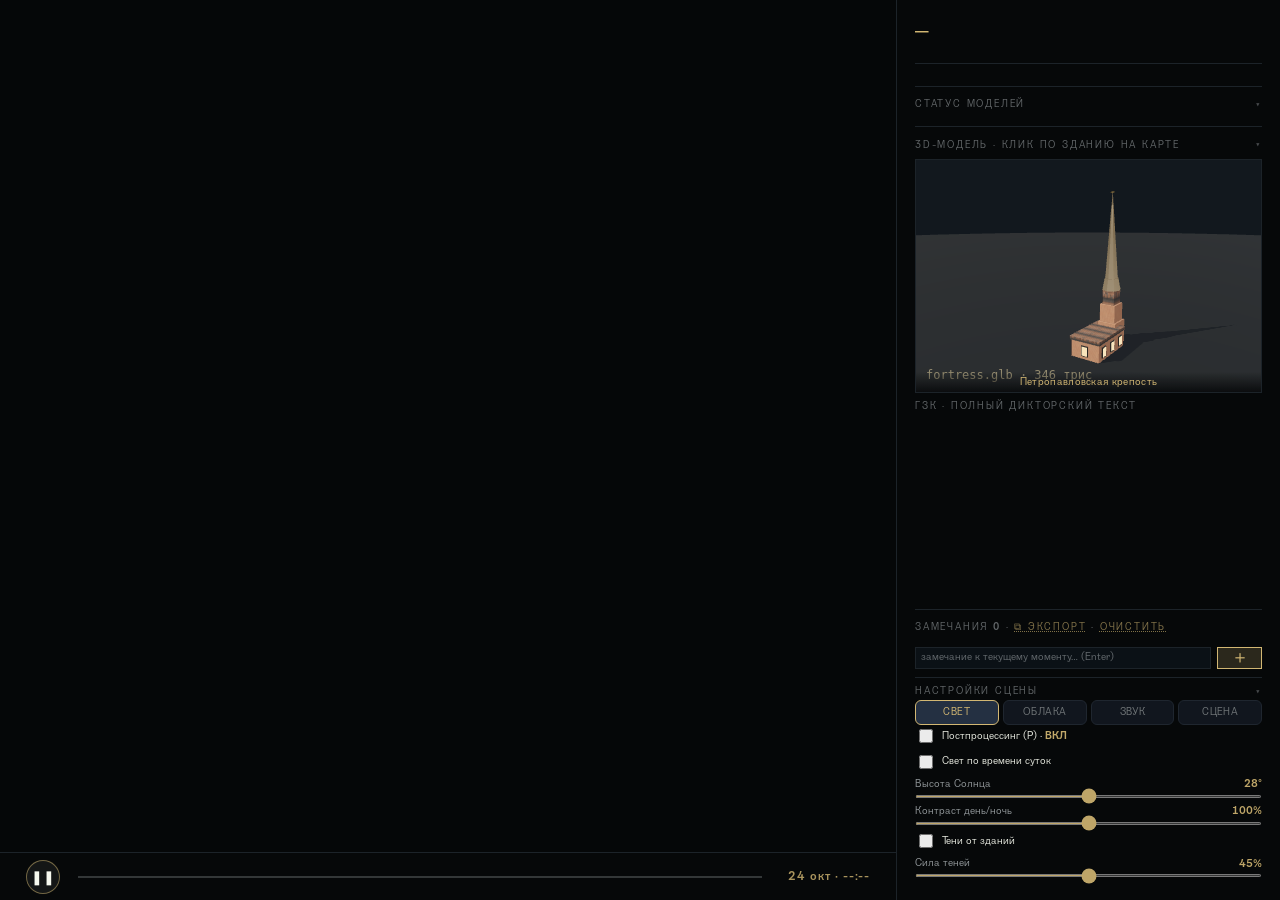
==== index.html @ a5ef4157 "Тех-панель: сворачиваемая + вкладки по темам (Свет/Облака/Звук/Сцена) - #tech-ctrls → <details class" ====
<!doctype html>
<html lang="ru">
<head>
  <meta charset="utf-8">
  <meta name="viewport" content="width=device-width, initial-scale=1">
  <title>МТК №24 · Ленин в октябре — 24–25 октября 1917</title>
  <link rel="icon" href="data:,">
  <link rel="stylesheet" href="./styles.css">
</head>
<body>
  <main class="stage" id="stage" aria-label="МТК №24 — видео-проекция «24–25 октября 1917»">

    <!-- РАБОЧИЙ ЭКРАН (размер по ТЗ ≈ 2925×2497). Всё событийное — здесь. -->
    <div class="work" id="work">
      <canvas id="gl"></canvas>

      <!-- полноэкранная вспышка спецэффектов (вести, выстрел) — драйвится scene.js -->
      <div class="fx-flash" id="fx-flash" aria-hidden="true"></div>

      <header class="brand" aria-hidden="true">
        <div class="kicker">МТК №24 · музей В.И. Ленина</div>
        <h1>Ленин<br>в октябре</h1>
      </header>

      <!-- большие часы + календарь: точное ВРЕМЯ СОБЫТИЯ -->
      <div class="clockbox" id="clockbox" aria-hidden="true">
        <div class="ev-date" id="ev-date">24 октября 1917</div>
        <div class="ev-time" id="ev-time">--:--</div>
      </div>

      <div class="forces" aria-hidden="true">
        <div class="force-row"><span class="chip chip-vrk">★</span><span>Военно-революционный комитет</span></div>
        <div class="force-row"><span class="chip chip-pg"></span><span>Временное правительство</span></div>
      </div>

      <figure class="ill" id="ill" aria-hidden="true">
        <img id="ill-img" alt="">
        <figcaption id="ill-cap"></figcaption>
      </figure>

      <section class="narration" id="narration" aria-hidden="true">
        <span class="date" id="n-date"></span>
        <h2 id="n-title"></h2>
        <p class="lede" id="n-lede"></p>
      </section>

      <aside class="quote" id="quote" aria-hidden="true">
        <div class="mark">«</div>
        <p id="q-text"></p>
        <div class="cite" id="q-cite"></div>
      </aside>
    </div><!-- /work -->

    <!-- ГЗК: полный дикторский текст — ПРАВАЯ панель, вне рабочего экрана (технический вывод) -->
    <aside class="tech" id="tech">
      <div class="tech-head">
        <div class="tech-scene" id="tech-scene">—</div>
        <div class="tech-title" id="tech-title"></div>
        <dl class="tech-meta" id="tech-meta"></dl>
      </div>

      <!-- ОКНО СТАТУСА ЗАГРУЗКИ МОДЕЛЕЙ (✓ загружено / % / ✗ ошибка) — сворачиваемое -->
      <details class="tech-load fold" id="tech-load" open>
        <summary class="tech-label" id="ls-label">статус моделей</summary>
        <div class="ls-list" id="ls-list"></div>
      </details>

      <!-- 3D-ВЬЮЕР ОБЪЕКТА: по клику на здание на карте оно крутится здесь под светом.
           Сам вьюер — _qa.html (зона сессии моделей), принимает ?key=<ключ из data/models.js>. -->
      <details class="tech-viewer fold" id="tech-viewer" open>
        <summary class="tech-label">3D-модель · клик по зданию на карте</summary>
        <div class="tv-stage">
          <iframe id="model-view" title="3D-модель объекта"
            src="./assets/models/_qa.html?key=fortress&bg=0x12181e"></iframe>
          <div class="tv-cap" id="tv-cap">Петропавловская крепость</div>
        </div>
      </details>

      <div class="tech-vo" id="tech-vo">
        <span class="tech-label">ГЗК · полный дикторский текст</span>
        <p id="vo-full"></p>
      </div>

      <!-- ЗАМЕЧАНИЯ — заметки с привязкой к таймкоду (localStorage); под ГЗК -->
      <div class="tech-notes" id="tech-notes">
        <span class="tech-label">Замечания <b id="nt-count">0</b> · <span class="nt-act" id="nt-export">⧉ экспорт</span> · <span class="nt-act" id="nt-clear">очистить</span></span>
        <div class="nt-list" id="nt-list"></div>
        <div class="nt-add">
          <input type="text" id="nt-input" placeholder="замечание к текущему моменту… (Enter)">
          <button class="nt-btn" id="nt-add" title="добавить к текущему таймкоду">＋</button>
        </div>
      </div>

      <!-- ПАНЕЛЬ НАСТРОЕК — сворачиваемая, по вкладкам (Свет · Облака · Звук · Сцена) -->
      <details class="tech-ctrls fold" id="tech-ctrls" open>
        <summary class="tech-label">Настройки сцены</summary>
        <div class="ctrl-tabs" id="ctrl-tabs">
          <button type="button" class="ctrl-tab active" data-tab="light">Свет</button>
          <button type="button" class="ctrl-tab" data-tab="clouds">Облака</button>
          <button type="button" class="ctrl-tab" data-tab="sound">Звук</button>
          <button type="button" class="ctrl-tab" data-tab="scene">Сцена</button>
        </div>

        <!-- ВКЛАДКА: СВЕТ -->
        <div class="ctrl-panel active" data-panel="light">
          <label class="ctrl-switch"><input type="checkbox" id="cx-post" autocomplete="off"><span>Постпроцессинг (P) · <b class="ctrl-val" id="cx-post-v">ВКЛ</b></span></label>
          <label class="ctrl-switch"><input type="checkbox" id="cx-light" autocomplete="off"><span>Свет по времени суток</span></label>
          <div class="ctrl-row"><label for="cx-sunh">Высота Солнца</label>
            <b class="ctrl-val" id="cx-sunh-v">28°</b><input type="range" id="cx-sunh" min="8" max="70" step="1"></div>
          <div class="ctrl-row"><label for="cx-contrast">Контраст день/ночь</label>
            <b class="ctrl-val" id="cx-contrast-v">100%</b><input type="range" id="cx-contrast" min="0" max="100" step="1"></div>
          <label class="ctrl-switch"><input type="checkbox" id="cx-shadow" autocomplete="off"><span>Тени от зданий</span></label>
          <div class="ctrl-row"><label for="cx-shadowp">Сила теней</label>
            <b class="ctrl-val" id="cx-shadowp-v">45%</b><input type="range" id="cx-shadowp" min="0" max="100" step="1"></div>
        </div>

        <!-- ВКЛАДКА: ОБЛАКА -->
        <div class="ctrl-panel" data-panel="clouds">
          <label class="ctrl-switch"><input type="checkbox" id="cx-clouds" autocomplete="off"><span>Облака над городом</span></label>
          <div class="ctrl-row"><label for="cx-cloud-count">Количество (пасмурно →)</label>
            <b class="ctrl-val" id="cx-cloud-count-v">6</b><input type="range" id="cx-cloud-count" min="0" max="54" step="1" autocomplete="off"></div>
          <div class="ctrl-row"><label for="cx-cloud-op">Прозрачность (дальних)</label>
            <b class="ctrl-val" id="cx-cloud-op-v">34%</b><input type="range" id="cx-cloud-op" min="0" max="100" step="1" autocomplete="off"></div>
          <div class="ctrl-row"><label for="cx-cloud-fnear">Фейд: ближе → прозрачнее</label>
            <b class="ctrl-val" id="cx-cloud-fnear-v">35 ед</b><input type="range" id="cx-cloud-fnear" min="0" max="160" step="5" autocomplete="off"></div>
          <div class="ctrl-row"><label for="cx-cloud-ffar">Фейд: дальше → плотнее</label>
            <b class="ctrl-val" id="cx-cloud-ffar-v">145 ед</b><input type="range" id="cx-cloud-ffar" min="40" max="320" step="5" autocomplete="off"></div>
          <div class="ctrl-row"><label for="cx-cloud-h">Высота над городом</label>
            <b class="ctrl-val" id="cx-cloud-h-v">27 ед</b><input type="range" id="cx-cloud-h" min="14" max="55" step="1" autocomplete="off"></div>
          <div class="ctrl-row"><label>Цвет: день / ночь</label>
            <input type="color" id="cx-cloud-day" title="цвет облаков днём" style="width:30px;height:22px;padding:0;border:1px solid #38424f;border-radius:5px;background:none;cursor:pointer">
            <input type="color" id="cx-cloud-night" title="цвет облаков ночью" style="width:30px;height:22px;padding:0;border:1px solid #38424f;border-radius:5px;background:none;cursor:pointer"></div>
        </div>

        <!-- ВКЛАДКА: ЗВУК -->
        <div class="ctrl-panel" data-panel="sound">
          <label class="ctrl-switch"><input type="checkbox" id="cx-vo" autocomplete="off" checked><span>Озвучка ГЗК (диктор)</span></label>
          <div class="ctrl-row"><label for="cx-vol">Общая громкость</label>
            <b class="ctrl-val" id="cx-vol-v">85%</b><input type="range" id="cx-vol" min="0" max="100" step="1" autocomplete="off"></div>
          <div class="ctrl-row"><label for="cx-bedvol">Громкость фона</label>
            <b class="ctrl-val" id="cx-bedvol-v">100%</b><input type="range" id="cx-bedvol" min="0" max="100" step="1" autocomplete="off"></div>
          <div class="bt-readout">Текст диктора — поле <b>voFull</b> в <b>data/scenario.js</b>.
            Перегенерация: <b>node tools/make_vo.mjs</b> → перезагрузить страницу.</div>
        </div>

        <!-- ВКЛАДКА: СЦЕНА -->
        <div class="ctrl-panel" data-panel="scene">
          <label class="ctrl-switch"><input type="checkbox" id="cx-city" autocomplete="off"><span>3D-город (массинг)</span></label>
          <div class="ctrl-row"><label for="cx-citycut">Вырез у моделей</label>
            <b class="ctrl-val" id="cx-citycut-v">280 м</b><input type="range" id="cx-citycut" min="0" max="400" step="10" autocomplete="off"></div>
          <label class="ctrl-switch"><input type="checkbox" id="cx-pads" autocomplete="off"><span>Круги под моделями</span></label>
          <label class="ctrl-switch"><input type="checkbox" id="cx-freecam"><span>Свободная камера (зум/поворот)</span></label>
          <label class="ctrl-switch"><input type="checkbox" id="cx-edit"><span>Правка объектов (двигать; мост — форма)</span></label>
          <div class="bt-readout" id="bt-readout"></div>
          <a class="tech-tool" href="tools/water_trace.html" target="_blank" rel="noopener"
             style="display:block;padding:7px 9px;margin-top:4px;border:1px solid #38424f;border-radius:7px;color:#9fd2ea;text-decoration:none;font-size:12px;background:#1a2230">🌊 Обводка воды по карте →</a>
        </div>
      </details>
    </aside>

    <!-- таймлайн событий — нижняя полоса под рабочим экраном -->
    <footer class="transport" id="transport">
      <button class="btn-play" id="btnPlay" aria-label="пауза / воспроизведение">❚❚</button>
      <div class="track" id="track">
        <div class="track-line"></div>
        <div class="track-fill" id="trackFill"></div>
      </div>
      <div class="clock" id="clock"><b>24 окт · --:--</b></div>
    </footer>
  </main>

  <script src="./data/locations.js"></script>
  <script src="./data/streets.js"></script>
  <script src="./data/scenario.js"></script>
  <script src="./data/models.js"></script>
  <script src="./data/geo_register.js"></script>
  <script type="importmap">
  {
    "imports": {
      "three": "./lib/three/three.module.min.js",
      "three/addons/": "./lib/three/addons/"
    }
  }
  </script>
  <script type="module" src="./scene.js?v=2"></script>
  <script src="./shape-clip.js"></script>
  <script src="./audio.js"></script>
</body>
</html>
---- styles.css ----
/* МТК №24 «Ленин в октябре» — динамическая объёмная карта Петрограда.
   Брендовая палитра и шрифты музея (paper / brass / signal-red / graphite). */

@font-face {
  font-family: "Nolde";
  font-weight: 400; font-style: normal; font-display: swap;
  src: url("./fonts/nolde/nolde.otf") format("opentype");
}
@font-face {
  font-family: "20 Kopeek";
  font-weight: 400; font-style: normal; font-display: swap;
  src: url("./fonts/kopeek/20-kopeek-book.otf") format("opentype");
}
@font-face {
  font-family: "20 Kopeek";
  font-weight: 600; font-style: normal; font-display: swap;
  src: url("./fonts/kopeek/20-kopeek-demibold.otf") format("opentype");
}

:root {
  --paper:    #F7F9EF;
  --brass:    #D2B773;
  --red:      #A02128;
  --graphite: #435059;
  --window:   #9DA3A6;
  --ink:      #161B1E;
}

*, *::before, *::after { box-sizing: border-box; }

html, body {
  width: 100%; height: 100%; margin: 0; overflow: hidden;
  background: var(--ink);
  color: var(--paper);
  font-family: "Nolde", Georgia, serif;
  -webkit-user-select: none; user-select: none;
  cursor: default;
}

.stage {
  position: fixed; inset: 0;
  background: #050708;
}

/* РАБОЧИЙ ЭКРАН — размер/положение задаёт JS (аспект ТЗ ≈ 2925×2497) */
.work {
  position: absolute; isolation: isolate; overflow: hidden;
  background: #0c1012;
  box-shadow: 0 0 0 1px rgba(210,183,115,0.25), 0 24px 80px rgba(0,0,0,0.7);
}
.work::after {            /* проекторная фактура только на рабочем экране */
  content: ""; position: absolute; inset: 0; z-index: 4; pointer-events: none;
  background:
    radial-gradient(ellipse 120% 90% at 50% 42%, transparent 55%, rgba(8,11,13,0.55) 100%),
    repeating-linear-gradient(0deg, rgba(247,249,239,0.035) 0, rgba(247,249,239,0.035) 1px, transparent 1px, transparent 4px);
  mix-blend-mode: soft-light;
}

#map, #gl {
  position: absolute; inset: 0; z-index: 1;
  width: 100%; height: 100%; display: block; touch-action: none;
}

/* полноэкранная вспышка спецэффектов (scene.js гонит opacity 0..1) */
.fx-flash {
  position: absolute; inset: 0; z-index: 3; pointer-events: none;
  opacity: 0; mix-blend-mode: screen; background: rgba(247,249,239,0.95);
  will-change: opacity;
}

/* ТЕХНИЧЕСКАЯ ЗОНА — вне рабочего экрана (полный диктор-текст + таймлайн) */
.tech {                                   /* ГЗК — правая панель, вне рабочего экрана */
  position: absolute; top: 0; right: 0; bottom: 0; width: var(--techW, 30%);
  z-index: 7; background: #060809; border-left: 1px solid #1c2329;
  display: flex; flex-direction: column;
  padding: clamp(16px,2.4vh,30px) clamp(14px,1.4vw,26px);
}
.tech-head { flex-shrink: 0; padding-bottom: 0.7em; border-bottom: 1px solid #1c2329; margin-bottom: 0.7em; }
.tech-scene {
  font-family: "20 Kopeek", monospace; font-weight: 600; font-size: clamp(13px,1.7vh,20px);
  letter-spacing: 0.16em; text-transform: uppercase; color: var(--brass);
}
.tech-title {
  font-family: "Nolde", Georgia, serif; font-size: clamp(16px,2.2vh,28px); line-height: 1.05;
  color: var(--paper); margin: 0.15em 0 0.5em;
}
.tech-meta { margin: 0; display: grid; grid-template-columns: auto 1fr; column-gap: 0.7em; row-gap: 0.25em; }
.tech-meta dt {
  font-family: "20 Kopeek", monospace; font-size: clamp(9px,1.1vh,12px); letter-spacing: 0.08em;
  text-transform: uppercase; color: var(--window); opacity: 0.7; white-space: nowrap;
}
.tech-meta dd {
  margin: 0; font-family: "20 Kopeek", monospace; font-size: clamp(10px,1.25vh,14px);
  color: var(--paper); opacity: 0.92; line-height: 1.3;
}
.tech-meta dd.fx { color: var(--brass); }
/* сворачиваемые секции техзоны (<details class="fold">) */
.fold > summary {
  cursor: pointer; list-style: none; user-select: none;
  display: flex; align-items: center; gap: 0.4em;
}
.fold > summary::-webkit-details-marker { display: none; }
.fold > summary::after { content: "▾"; margin-left: auto; opacity: 0.7; font-size: 0.85em; }
.fold:not([open]) > summary::after { content: "▸"; }

/* окно статуса загрузки моделей */
.tech-load { flex-shrink: 0; margin-top: 0.7em; padding-top: 0.7em; border-top: 1px solid #1c2329; }
.ls-list { margin-top: 0.4em; display: grid; row-gap: 2px; font-family: "20 Kopeek", monospace; font-size: clamp(9px,1.1vh,12px); }
.ls-row { display: grid; grid-template-columns: 2.2em 5.5em 1fr; align-items: baseline; column-gap: 0.5em; }
.ls-row .ls-i { text-align: right; font-weight: 600; }
.ls-row .ls-k { color: var(--paper); opacity: 0.92; }
.ls-row .ls-f { color: var(--window); opacity: 0.6; white-space: nowrap; overflow: hidden; text-overflow: ellipsis; }
.ls-row.ok   .ls-i { color: #7ec46f; }
.ls-row.err  .ls-i { color: #e2412b; }
.ls-row.load .ls-i, .ls-row.wait .ls-i { color: var(--brass); }
.ls-row.err  .ls-k { color: #e2412b; }

/* 3D-вьюер объекта в техзоне (iframe → _qa.html) */
.tech-viewer { flex-shrink: 0; margin-top: 0.7em; padding-top: 0.7em; border-top: 1px solid #1c2329; }
.tv-stage {
  position: relative; width: 100%; height: clamp(160px, 26vh, 260px); margin-top: 0.45em;
  border: 1px solid #1c2329; overflow: hidden; background: #0b1116;
}
.tv-stage iframe { position: absolute; inset: 0; width: 100%; height: 100%; border: 0; display: block; }
.tv-cap {
  position: absolute; left: 0; right: 0; bottom: 0; padding: 0.3em 0.6em;
  font-family: "20 Kopeek", monospace; font-size: clamp(10px,1.2vh,13px); letter-spacing: 0.03em;
  color: var(--brass); background: linear-gradient(0deg, rgba(6,8,9,0.85), rgba(6,8,9,0));
  pointer-events: none; text-align: center;
}
.tech-vo { flex: 1; overflow-y: auto; min-height: 3em; }
.tech-label {
  font-family: "20 Kopeek", monospace; font-size: 10px; letter-spacing: 0.18em;
  text-transform: uppercase; color: var(--window); opacity: 0.6;
}
#vo-full {
  margin: 0.3em 0 0; font-family: "20 Kopeek", monospace;
  font-size: clamp(12px,1.5vh,17px); line-height: 1.4; color: var(--paper); opacity: 0.92;
  max-width: 100%;
}

/* панель освещения (тумблеры + слайдеры) */
.tech-ctrls {
  flex-shrink: 0; margin-top: 0.7em; padding-top: 0.7em; border-top: 1px solid #1c2329;
  display: flex; flex-direction: column; gap: 0.5em;
  font-family: "20 Kopeek", monospace; font-size: clamp(10px,1.2vh,13px); color: var(--paper);
}
.ctrl-switch { display: flex; align-items: center; gap: 0.55em; cursor: pointer; opacity: 0.92; }
.ctrl-switch input { accent-color: var(--brass); width: 14px; height: 14px; cursor: pointer; flex-shrink: 0; }
.ctrl-row { display: grid; grid-template-columns: 1fr auto; align-items: center; column-gap: 0.6em; opacity: 0.9; }
.ctrl-row label { color: var(--window); white-space: nowrap; }
.ctrl-row input[type="range"] {
  grid-column: 1 / -1; width: 100%; height: 3px; margin: 0.25em 0 0.1em;
  accent-color: var(--brass); cursor: pointer; background: rgba(157,163,166,0.3);
}
.ctrl-val { color: var(--brass); font-weight: 600; justify-self: end; min-width: 3.2em; text-align: right; }
.bt-readout {
  font-family: "20 Kopeek", monospace; font-size: clamp(9px,1.05vh,12px); line-height: 1.4;
  color: var(--window); opacity: 0.9; min-height: 1.2em;
}
.bt-readout b { color: var(--brass); }
.bt-copy { color: var(--brass); cursor: pointer; text-decoration: underline dotted; }

/* вкладки настроек (по темам) */
.tech-ctrls > summary { margin-bottom: 0.1em; }
.ctrl-tabs { display: flex; gap: 4px; margin-top: 0.2em; }
.ctrl-tab {
  flex: 1; padding: 5px 3px; font-family: "20 Kopeek", monospace;
  font-size: clamp(10px,1.15vh,12px); letter-spacing: 0.04em; text-transform: uppercase;
  cursor: pointer; color: var(--window); background: #161d28;
  border: 1px solid #2a3340; border-radius: 6px; opacity: 0.7; transition: opacity .12s, color .12s;
}
.ctrl-tab:hover { opacity: 0.95; }
.ctrl-tab.active { background: #243042; color: var(--brass); border-color: var(--brass); opacity: 1; }
.ctrl-panel { display: none; flex-direction: column; gap: 0.5em; margin-top: 0.1em; }
.ctrl-panel.active { display: flex; }

/* замечания — заметки с привязкой к таймкоду */
.tech-notes { flex-shrink: 0; margin-top: 0.7em; padding-top: 0.7em; border-top: 1px solid #1c2329;
  display: flex; flex-direction: column; gap: 0.4em; }
.tech-notes .nt-act { color: var(--brass); cursor: pointer; text-decoration: underline dotted; }
.nt-list { max-height: clamp(70px, 16vh, 180px); overflow-y: auto; display: flex; flex-direction: column; gap: 3px;
  font-family: "20 Kopeek", monospace; }
.nt-row { display: grid; grid-template-columns: auto 1fr auto; gap: 0.5em; align-items: baseline;
  font-size: clamp(10px,1.2vh,13px); line-height: 1.3; }
.nt-row .nt-t { color: var(--brass); cursor: pointer; white-space: nowrap; font-weight: 600; }
.nt-row .nt-txt { color: var(--paper); opacity: 0.92; word-break: break-word; }
.nt-row .nt-shot { color: var(--window); opacity: 0.65; }
.nt-row .nt-x { color: var(--window); cursor: pointer; opacity: 0.5; }
.nt-row .nt-x:hover { color: #e2412b; opacity: 1; }
.nt-add { display: flex; gap: 0.4em; }
.nt-add input { flex: 1; min-width: 0; background: #0b1116; border: 1px solid #1c2329; color: var(--paper);
  font-family: "20 Kopeek", monospace; font-size: clamp(10px,1.2vh,13px); padding: 0.35em 0.5em; }
.nt-add input::placeholder { color: var(--window); opacity: 0.6; }
.nt-add input:focus { outline: none; border-color: var(--brass); }
.nt-btn { background: rgba(210,183,115,0.18); border: 1px solid var(--brass); color: var(--brass);
  cursor: pointer; padding: 0 0.7em; font-size: 1.1em; line-height: 1; }
.nt-btn:hover { background: rgba(210,183,115,0.32); }

/* большие часы + календарь (время события) */
.clockbox {
  position: absolute; z-index: 6; top: clamp(16px,2.6vh,40px); left: 50%; transform: translateX(-50%);
  text-align: center; pointer-events: none;
}
.clockbox .ev-date {
  font-family: "20 Kopeek", monospace; font-weight: 600;
  font-size: clamp(15px,2vh,28px); letter-spacing: 0.12em; text-transform: uppercase;
  color: #F2DCA6; margin-bottom: 0.18em;
  text-shadow: 0 1px 3px rgba(0,0,0,0.95), 0 0 16px rgba(0,0,0,0.7);  /* контраст над светлой картой */
}
.clockbox .ev-time {
  font-family: "Nolde", Georgia, serif; font-size: clamp(34px,6.5vh,96px); line-height: 0.95;
  color: var(--paper); text-shadow: 0 3px 20px rgba(0,0,0,0.7);
  font-variant-numeric: tabular-nums; letter-spacing: 0.02em;
}

/* ---------- forces legend (top-right) ---------- */
.forces {
  position: absolute; z-index: 5; right: clamp(22px,2.8vw,56px); top: clamp(20px,3.4vh,52px);
  display: grid; row-gap: 0.55em; justify-items: end;
  font-family: "20 Kopeek", monospace; font-size: clamp(11px,1.15vh,16px);
  color: var(--paper); opacity: 0.9; pointer-events: none;
}
.force-row { display: flex; align-items: center; gap: 0.6em; white-space: nowrap; }
.chip {
  display: inline-flex; align-items: center; justify-content: center;
  width: 1.15em; height: 1.15em; border-radius: 2px; font-size: 0.8em; flex-shrink: 0;
}
.chip-vrk { background: var(--brass); color: var(--red); }
.chip-pg  { background: #14181b; border: 1px solid var(--window); }

/* ---------- illustration inset (lower-right) ---------- */
.ill {
  position: absolute; z-index: 5; right: clamp(22px,2.8vw,56px);
  bottom: clamp(96px,13vh,150px); margin: 0; width: clamp(220px, 24vw, 420px);
  opacity: 0; transform: translateY(12px); transition: opacity 0.6s ease, transform 0.6s ease;
  pointer-events: none;
}
.ill.show { opacity: 1; transform: none; }
.ill img {
  display: block; width: 100%; height: auto; max-height: 42vh; object-fit: cover;
  border: 1px solid rgba(210,183,115,0.4);
  box-shadow: 0 10px 40px rgba(0,0,0,0.6); filter: saturate(0.85) contrast(1.02);
}
.ill figcaption {
  font-family: "20 Kopeek", monospace; font-size: clamp(10px,1.05vh,14px);
  color: var(--brass); opacity: 0.9; margin-top: 0.5em; line-height: 1.35; text-align: right;
}

/* проекторная фактура перенесена на .work::after (только рабочий экран) */
.stage::after { content: none; }

/* ---------- top-left brand block ---------- */
.brand {
  position: absolute; z-index: 5; top: clamp(20px,3.4vh,52px); left: clamp(22px,2.8vw,56px);
  pointer-events: none;
}
.brand .kicker {
  font-family: "20 Kopeek", "Courier New", monospace;
  font-size: clamp(11px,1.1vh,18px); letter-spacing: 0.26em; text-transform: uppercase;
  color: var(--brass); opacity: 0.92; margin-bottom: 0.5em;
}
.brand h1 {
  font-family: "Nolde", Georgia, serif; font-weight: 400;
  font-size: clamp(30px,4.6vh,76px); line-height: 0.94; letter-spacing: -0.01em;
  margin: 0; color: var(--paper); text-shadow: 0 4px 22px rgba(0,0,0,0.6);
}
.brand .sub {
  font-family: "20 Kopeek", monospace; font-size: clamp(11px,1.15vh,16px);
  letter-spacing: 0.04em; color: var(--paper); opacity: 0.6; margin-top: 0.7em;
}

/* ---------- lower-third narration ---------- */
.narration {
  position: absolute; z-index: 5; left: 9%;   /* отступ внутрь, чтобы скос формы не резал текст */
  bottom: clamp(86px,12vh,140px); max-width: min(56%, 720px);
  pointer-events: none;
  transition: opacity 0.5s ease, transform 0.5s ease;
}
.narration.swap { opacity: 0; transform: translateY(14px); }
.narration .date {
  font-family: "20 Kopeek", monospace; font-size: clamp(13px,1.5vh,24px);
  letter-spacing: 0.16em; text-transform: uppercase; color: var(--brass);
  margin-bottom: 0.45em;
  display: inline-block; border-bottom: 1px solid rgba(210,183,115,0.4); padding-bottom: 0.3em;
}
.narration h2 {
  font-family: "Nolde", Georgia, serif; font-weight: 400;
  font-size: clamp(26px,4.4vh,72px); line-height: 0.98; letter-spacing: -0.005em;
  margin: 0.25em 0 0.4em; color: var(--paper); text-shadow: 0 3px 18px rgba(0,0,0,0.65);
}
.narration .lede {
  font-family: "20 Kopeek", monospace; font-size: clamp(13px,1.55vh,22px);
  line-height: 1.5; color: var(--paper); opacity: 0.86; max-width: 34em;
}

/* ---------- quote card (right) ---------- */
.quote {
  position: absolute; z-index: 5; right: clamp(22px,2.8vw,56px);
  top: 50%; transform: translateY(-50%); max-width: min(34%, 460px);
  padding: clamp(18px,2vw,30px) clamp(20px,2.2vw,34px);
  background: linear-gradient(160deg, rgba(67,80,89,0.42), rgba(12,16,18,0.66));
  border: 1px solid rgba(210,183,115,0.34); border-left: 3px solid var(--red);
  backdrop-filter: blur(3px); pointer-events: none;
  transition: opacity 0.5s ease, transform 0.5s ease; opacity: 0;
}
.quote.show { opacity: 1; }
.quote .mark { font-family: "Nolde", serif; color: var(--red); font-size: 3.4em; line-height: 0.4; opacity: 0.7; }
.quote p {
  font-family: "Nolde", Georgia, serif; font-size: clamp(16px,1.9vh,28px);
  line-height: 1.32; color: var(--paper); margin: 0.2em 0 0.9em; font-style: italic;
}
.quote .cite {
  font-family: "20 Kopeek", monospace; font-size: clamp(10px,1.05vh,14px);
  letter-spacing: 0.04em; color: var(--brass); opacity: 0.85; line-height: 1.4;
}

/* ---------- legend (top-right) ---------- */
.legend {
  position: absolute; z-index: 5; right: clamp(22px,2.8vw,56px); top: clamp(20px,3.4vh,52px);
  display: grid; row-gap: 0.5em; justify-items: end;
  font-family: "20 Kopeek", monospace; font-size: clamp(11px,1.15vh,16px);
  color: var(--paper); opacity: 0.82; pointer-events: none;
}
.legend-row { display: flex; align-items: center; gap: 0.55em; white-space: nowrap; }
.legend .dot { width: 0.82em; height: 0.82em; border-radius: 50%; flex-shrink: 0; }
.dot-hq     { background: var(--brass); }
.dot-target { background: var(--red); }
.dot-object { background: var(--paper); }
.dot-signal { background: var(--red); box-shadow: 0 0 0 3px rgba(160,33,40,0.35); }
.dot-under  { background: var(--graphite); border: 1px solid var(--window); }

/* ---------- bottom timeline / transport ---------- */
.transport {                              /* таймлайн — нижняя полоса под рабочим экраном */
  position: absolute; left: 0; right: var(--techW, 30%); bottom: 0; height: var(--transportH, 48px);
  z-index: 7; background: #060809; border-top: 1px solid #1c2329;
  display: flex; align-items: center; gap: 18px; padding: 0 clamp(18px,2vw,40px);
}
.btn-play {
  flex-shrink: 0; width: 34px; height: 34px;
  border-radius: 50%; border: 1px solid rgba(210,183,115,0.5);
  background: rgba(247,249,239,0.06); color: var(--paper);
  display: flex; align-items: center; justify-content: center; cursor: pointer;
  font-size: clamp(14px,1.5vh,20px); transition: background 0.2s, border-color 0.2s;
}
.btn-play:hover { background: rgba(210,183,115,0.18); border-color: var(--brass); }

.track { position: relative; flex: 1; height: 100%; cursor: pointer; }
.track-line {
  position: absolute; left: 0; right: 0; top: 50%; height: 2px;
  background: rgba(157,163,166,0.3); transform: translateY(-50%);
}
.track-fill {
  position: absolute; left: 0; top: 50%; height: 2px; width: 0;
  background: var(--red); transform: translateY(-50%); box-shadow: 0 0 10px rgba(160,33,40,0.7);
}
.tick {
  position: absolute; top: 50%; transform: translate(-50%,-50%);
  width: 8px; height: 8px; border-radius: 50%;
  background: var(--graphite); border: 1px solid var(--window);
  transition: background 0.3s, transform 0.3s, box-shadow 0.3s;
}
.tick.done { background: var(--brass); border-color: var(--brass); }
.tick.active {
  background: var(--red); border-color: var(--red); width: 13px; height: 13px;
  box-shadow: 0 0 0 4px rgba(160,33,40,0.28);
}
.tick .lbl {
  position: absolute; left: 50%; bottom: 150%; transform: translateX(-50%);
  font-family: "20 Kopeek", monospace; font-size: clamp(9px,0.95vh,12px);
  letter-spacing: 0.05em; color: var(--paper); opacity: 0; white-space: nowrap;
  transition: opacity 0.25s; pointer-events: none;
}
.tick.active .lbl, .track:hover .tick:hover .lbl { opacity: 0.92; }
/* шкала видео-времени (метки каждые 30с) */
.tmark { position: absolute; top: 50%; transform: translate(-50%, -50%); width: 1px; height: 9px;
  background: rgba(157,163,166,0.45); pointer-events: none; }
.tmark-lbl { position: absolute; top: 7px; left: 50%; transform: translateX(-50%);
  font-family: "20 Kopeek", monospace; font-size: 8px; letter-spacing: 0.02em;
  color: var(--window); opacity: 0.55; white-space: nowrap; }
/* маркеры замечаний на дорожке */
.nmark { position: absolute; top: 50%; transform: translate(-50%, -50%); width: 9px; height: 9px;
  border-radius: 50%; background: #6fb3e0; border: 1px solid #0b1116; cursor: pointer; z-index: 3;
  box-shadow: 0 0 0 2px rgba(111,179,224,0.3); }
.nmark:hover { background: #a9d4f5; box-shadow: 0 0 0 3px rgba(111,179,224,0.5); }
.clock {
  flex-shrink: 0; font-family: "20 Kopeek", monospace; font-size: clamp(12px,1.3vh,18px);
  letter-spacing: 0.08em; color: var(--paper); opacity: 0.8; min-width: 7.5em; text-align: right;
}
.clock b { color: var(--brass); font-weight: 600; }

.attrib {
  position: absolute; z-index: 5; left: clamp(22px,2.8vw,56px);
  bottom: clamp(66px,8.6vh,104px);
  font-family: "20 Kopeek", monospace; font-size: clamp(9px,0.9vh,12px);
  color: var(--window); opacity: 0.5; pointer-events: none; letter-spacing: 0.04em;
}

@media (max-width: 900px) {
  .quote { position: static; transform: none; max-width: none; display: none; }
  .narration { max-width: 86%; }
}

/* ===== ТОЧНАЯ ФОРМА РАБОЧЕГО ЭКРАНА по ТЗ (in/размер 24.PNG) ===== */
.work {
  box-shadow: none;
  clip-path: polygon(0.00% 2.03%, 0.15% 11.99%, 0.44% 12.50%, 0.44% 16.72%, 0.74% 17.23%, 0.74% 21.45%, 1.03% 21.96%, 1.03% 26.18%, 1.33% 26.69%, 1.33% 30.91%, 1.62% 31.42%, 1.62% 35.64%, 1.91% 36.15%, 1.91% 40.37%, 2.21% 40.88%, 2.21% 45.10%, 2.50% 45.61%, 2.50% 49.83%, 2.80% 50.17%, 2.80% 54.56%, 3.09% 54.90%, 3.09% 59.29%, 3.39% 59.80%, 3.39% 64.02%, 3.68% 64.53%, 3.68% 68.75%, 3.98% 69.09%, 3.98% 73.48%, 4.27% 73.99%, 4.27% 78.21%, 4.57% 78.72%, 4.57% 82.94%, 4.86% 83.45%, 4.86% 87.67%, 5.15% 88.01%, 5.15% 92.40%, 5.45% 92.91%, 5.74% 99.83%, 13.55% 99.83%, 20.18% 99.16%, 37.26% 98.48%, 62.74% 98.48%, 80.12% 99.16%, 86.60% 99.83%, 94.26% 99.83%, 94.55% 98.82%, 94.55% 94.26%, 94.85% 93.75%, 94.85% 89.19%, 95.14% 88.68%, 95.14% 84.12%, 95.43% 83.78%, 95.43% 79.05%, 95.73% 78.72%, 95.73% 74.16%, 96.02% 73.82%, 96.02% 69.26%, 96.32% 68.75%, 96.32% 64.19%, 96.61% 63.68%, 96.61% 59.12%, 96.91% 58.61%, 96.91% 54.05%, 97.20% 53.55%, 97.20% 48.99%, 97.50% 48.48%, 97.50% 43.92%, 97.79% 43.75%, 97.79% 39.02%, 98.09% 38.68%, 98.09% 33.95%, 98.38% 33.61%, 99.26% 13.85%, 99.56% 13.34%, 99.56% 9.12%, 99.85% 8.45%, 99.85% 2.03%, 92.19% 1.69%, 91.90% 1.35%, 86.75% 1.35%, 86.30% 1.01%, 80.71% 1.01%, 80.27% 0.68%, 61.71% 0.34%, 60.68% 0.00%, 27.69% 0.34%, 27.39% 0.68%, 19.44% 0.68%, 19.00% 1.01%, 13.40% 1.01%, 12.96% 1.35%, 7.81% 1.35%, 7.66% 1.69%);
  -webkit-clip-path: polygon(0.00% 2.03%, 0.15% 11.99%, 0.44% 12.50%, 0.44% 16.72%, 0.74% 17.23%, 0.74% 21.45%, 1.03% 21.96%, 1.03% 26.18%, 1.33% 26.69%, 1.33% 30.91%, 1.62% 31.42%, 1.62% 35.64%, 1.91% 36.15%, 1.91% 40.37%, 2.21% 40.88%, 2.21% 45.10%, 2.50% 45.61%, 2.50% 49.83%, 2.80% 50.17%, 2.80% 54.56%, 3.09% 54.90%, 3.09% 59.29%, 3.39% 59.80%, 3.39% 64.02%, 3.68% 64.53%, 3.68% 68.75%, 3.98% 69.09%, 3.98% 73.48%, 4.27% 73.99%, 4.27% 78.21%, 4.57% 78.72%, 4.57% 82.94%, 4.86% 83.45%, 4.86% 87.67%, 5.15% 88.01%, 5.15% 92.40%, 5.45% 92.91%, 5.74% 99.83%, 13.55% 99.83%, 20.18% 99.16%, 37.26% 98.48%, 62.74% 98.48%, 80.12% 99.16%, 86.60% 99.83%, 94.26% 99.83%, 94.55% 98.82%, 94.55% 94.26%, 94.85% 93.75%, 94.85% 89.19%, 95.14% 88.68%, 95.14% 84.12%, 95.43% 83.78%, 95.43% 79.05%, 95.73% 78.72%, 95.73% 74.16%, 96.02% 73.82%, 96.02% 69.26%, 96.32% 68.75%, 96.32% 64.19%, 96.61% 63.68%, 96.61% 59.12%, 96.91% 58.61%, 96.91% 54.05%, 97.20% 53.55%, 97.20% 48.99%, 97.50% 48.48%, 97.50% 43.92%, 97.79% 43.75%, 97.79% 39.02%, 98.09% 38.68%, 98.09% 33.95%, 98.38% 33.61%, 99.26% 13.85%, 99.56% 13.34%, 99.56% 9.12%, 99.85% 8.45%, 99.85% 2.03%, 92.19% 1.69%, 91.90% 1.35%, 86.75% 1.35%, 86.30% 1.01%, 80.71% 1.01%, 80.27% 0.68%, 61.71% 0.34%, 60.68% 0.00%, 27.69% 0.34%, 27.39% 0.68%, 19.44% 0.68%, 19.00% 1.01%, 13.40% 1.01%, 12.96% 1.35%, 7.81% 1.35%, 7.66% 1.69%);
  filter: drop-shadow(0 16px 50px rgba(0,0,0,0.6));
}
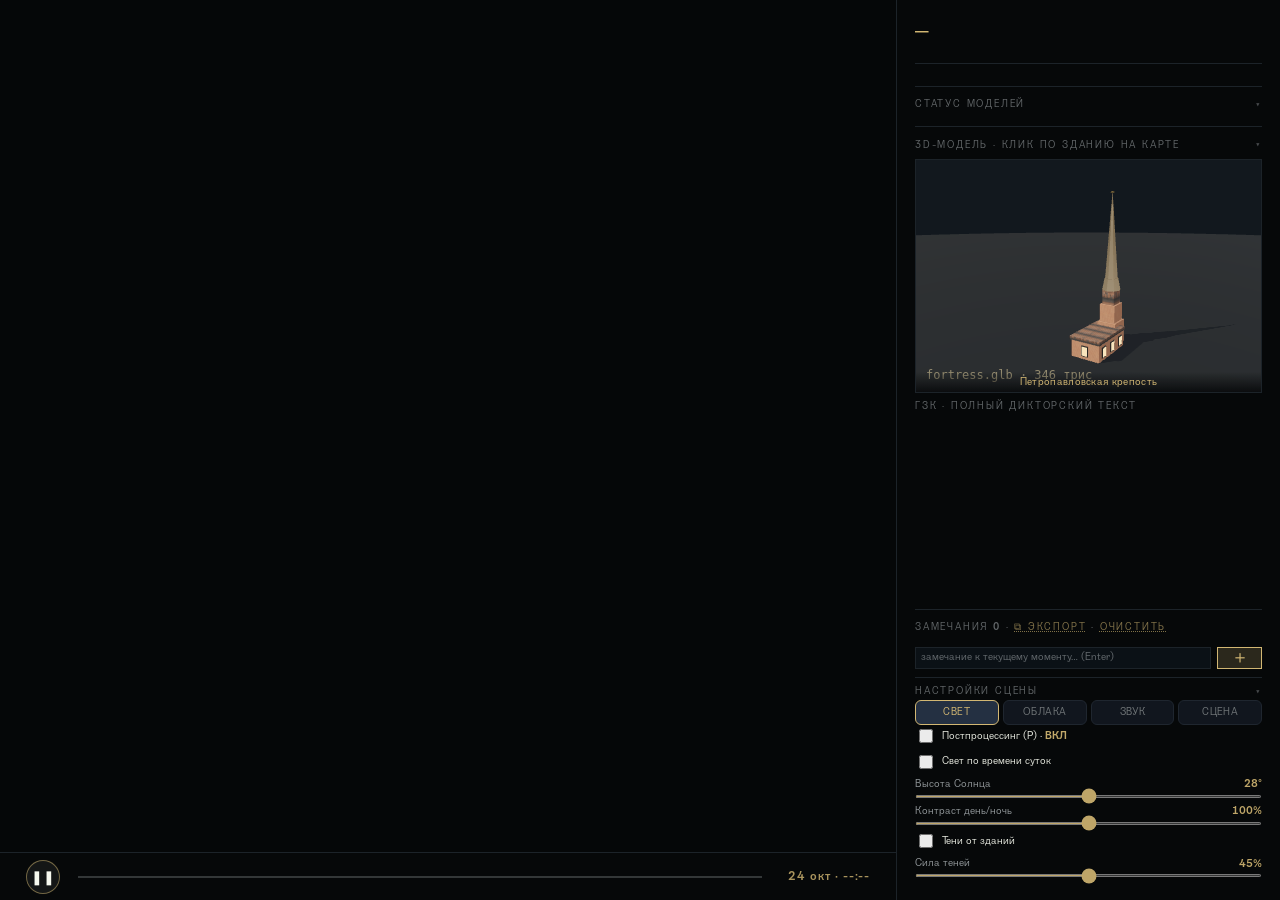
==== commit c4aa7549: "Встроенный редактор ГЗК: правка текста + генерация из панели (фундамент редактора сценария) Из вклад" ====
--- a/index.html
+++ b/index.html
@@ -139,8 +139,7 @@
             <b class="ctrl-val" id="cx-vol-v">85%</b><input type="range" id="cx-vol" min="0" max="100" step="1" autocomplete="off"></div>
           <div class="ctrl-row"><label for="cx-bedvol">Громкость фона</label>
             <b class="ctrl-val" id="cx-bedvol-v">100%</b><input type="range" id="cx-bedvol" min="0" max="100" step="1" autocomplete="off"></div>
-          <div class="bt-readout">Текст диктора — поле <b>voFull</b> в <b>data/scenario.js</b>.
-            Перегенерация: <b>node tools/make_vo.mjs</b> → перезагрузить страницу.</div>
+          <button type="button" class="ed-open" id="ed-open">✎ Редактор текста ГЗК →</button>
         </div>
 
         <!-- ВКЛАДКА: СЦЕНА -->
@@ -168,6 +167,30 @@
       <div class="clock" id="clock"><b>24 окт · --:--</b></div>
     </footer>
   </main>
+
+  <!-- РЕДАКТОР СЦЕНАРИЯ (модальное окно, раскрывается из тех-панели). Сейчас — текст ГЗК + генерация
+       озвучки; задел под будущий редактор событий/положений/движений камеры (вкладки ed-tabs). -->
+  <div class="editor-overlay" id="gzk-editor" hidden>
+    <div class="editor-win">
+      <div class="editor-head">
+        <span class="editor-title">Редактор сценария · <b>текст ГЗК</b></span>
+        <button type="button" class="editor-x" id="ed-close" aria-label="закрыть">✕</button>
+      </div>
+      <div class="editor-body">
+        <div class="ed-toprow">
+          <label>Кадр <select id="ed-scene"></select></label>
+          <span class="ed-meta" id="ed-meta"></span>
+        </div>
+        <textarea id="ed-text" spellcheck="false" placeholder="Полный дикторский текст кадра (поле voFull)…"></textarea>
+        <div class="ed-actions">
+          <button type="button" class="ed-btn" id="ed-save">💾 Сохранить текст</button>
+          <span class="ed-rate">темп <input type="number" id="ed-rate" value="178" min="120" max="240" step="2"> сл/мин</span>
+          <button type="button" class="ed-btn ed-btn-go" id="ed-gen">🔊 Сгенерировать озвучку</button>
+        </div>
+        <div class="ed-status" id="ed-status">Правка пишется в <b>data/scenario.js</b> (поле voFull). Генерация — локально (нужен мак: say + ffmpeg).</div>
+      </div>
+    </div>
+  </div>
 
   <script src="./data/locations.js"></script>
   <script src="./data/streets.js"></script>
--- a/styles.css
+++ b/styles.css
@@ -174,6 +174,54 @@
 .ctrl-tab.active { background: #243042; color: var(--brass); border-color: var(--brass); opacity: 1; }
 .ctrl-panel { display: none; flex-direction: column; gap: 0.5em; margin-top: 0.1em; }
 .ctrl-panel.active { display: flex; }
+
+/* кнопка-открывашка редактора (в тех-панели) */
+.ed-open {
+  margin-top: 2px; padding: 7px 9px; font-family: "20 Kopeek", monospace; font-size: 12px;
+  text-align: left; color: var(--brass); background: #1a2230; border: 1px solid #38424f;
+  border-radius: 7px; cursor: pointer;
+}
+.ed-open:hover { background: #243042; }
+
+/* модальный редактор сценария (текст ГЗК + генерация; задел под редактор событий) */
+.editor-overlay {
+  position: fixed; inset: 0; z-index: 200; display: flex; align-items: center; justify-content: center;
+  background: rgba(4,6,9,0.72); backdrop-filter: blur(3px);
+}
+.editor-overlay[hidden] { display: none; }
+.editor-win {
+  width: min(820px, 92vw); max-height: 88vh; display: flex; flex-direction: column;
+  background: #0e141c; border: 1px solid #38424f; border-radius: 12px; overflow: hidden;
+  box-shadow: 0 20px 60px rgba(0,0,0,0.6); color: var(--paper); font-family: "20 Kopeek", monospace;
+}
+.editor-head {
+  display: flex; align-items: center; justify-content: space-between;
+  padding: 12px 16px; border-bottom: 1px solid #1c2329; background: #131b25;
+}
+.editor-title { font-size: 14px; letter-spacing: 0.08em; text-transform: uppercase; color: var(--window); }
+.editor-title b { color: var(--brass); }
+.editor-x { background: none; border: none; color: var(--window); font-size: 18px; cursor: pointer; opacity: 0.8; }
+.editor-x:hover { color: var(--brass); opacity: 1; }
+.editor-body { padding: 14px 16px; display: flex; flex-direction: column; gap: 12px; overflow-y: auto; }
+.ed-toprow { display: flex; align-items: center; gap: 16px; }
+.ed-toprow select { background: #1a2230; color: var(--paper); border: 1px solid #38424f; border-radius: 6px; padding: 4px 8px; font-family: inherit; font-size: 13px; }
+.ed-meta { font-size: 12px; color: var(--window); opacity: 0.75; }
+#ed-text {
+  width: 100%; min-height: 240px; resize: vertical; box-sizing: border-box;
+  background: #0a1016; color: var(--paper); border: 1px solid #2a3340; border-radius: 8px;
+  padding: 12px 14px; font-family: inherit; font-size: clamp(14px,1.7vh,18px); line-height: 1.5;
+}
+#ed-text:focus { outline: none; border-color: var(--brass); }
+.ed-actions { display: flex; align-items: center; gap: 12px; flex-wrap: wrap; }
+.ed-btn { padding: 8px 14px; font-family: inherit; font-size: 13px; color: var(--paper); background: #1a2230; border: 1px solid #38424f; border-radius: 7px; cursor: pointer; }
+.ed-btn:hover { background: #243042; }
+.ed-btn:disabled { opacity: 0.5; cursor: default; }
+.ed-btn-go { color: var(--ink); background: var(--brass); border-color: var(--brass); font-weight: 600; }
+.ed-btn-go:hover { filter: brightness(1.08); }
+.ed-rate { font-size: 12px; color: var(--window); opacity: 0.85; }
+.ed-rate input { width: 56px; background: #1a2230; color: var(--paper); border: 1px solid #38424f; border-radius: 6px; padding: 4px 6px; font-family: inherit; }
+.ed-status { font-size: 12px; line-height: 1.45; color: var(--window); opacity: 0.9; white-space: pre-wrap; max-height: 160px; overflow-y: auto; }
+.ed-status b { color: var(--brass); }
 
 /* замечания — заметки с привязкой к таймкоду */
 .tech-notes { flex-shrink: 0; margin-top: 0.7em; padding-top: 0.7em; border-top: 1px solid #1c2329;
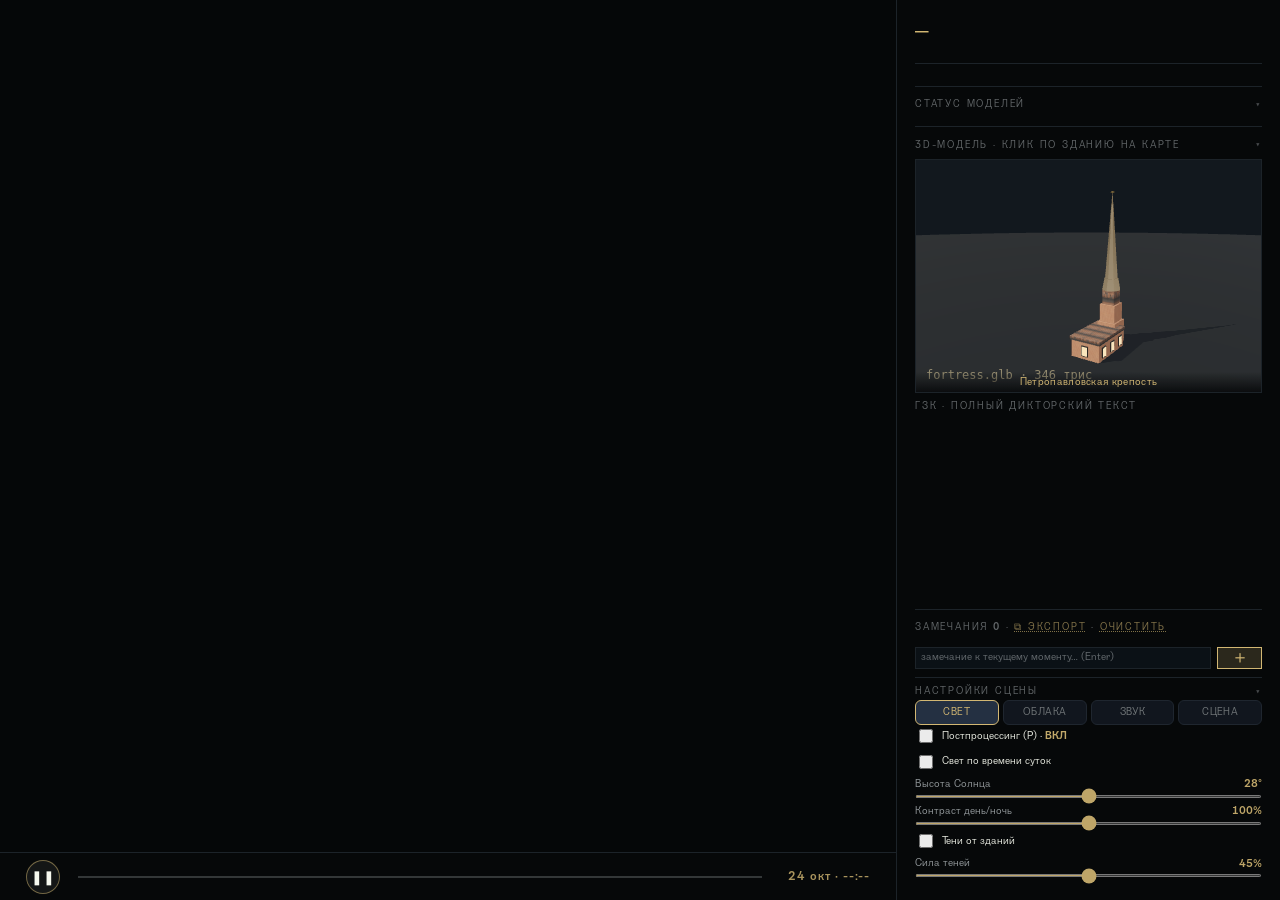
==== commit ddc80e17: "Чистый режим: полный экран — только кинокадр (то, что идёт в видео) - body.clean прячет тех-панель (" ====
--- a/index.html
+++ b/index.html
@@ -144,6 +144,7 @@
 
         <!-- ВКЛАДКА: СЦЕНА -->
         <div class="ctrl-panel" data-panel="scene">
+          <button type="button" class="ed-open" id="clean-btn">⛶ Полный экран — чистый кинокадр (F)</button>
           <label class="ctrl-switch"><input type="checkbox" id="cx-city" autocomplete="off"><span>3D-город (массинг)</span></label>
           <div class="ctrl-row"><label for="cx-citycut">Вырез у моделей</label>
             <b class="ctrl-val" id="cx-citycut-v">280 м</b><input type="range" id="cx-citycut" min="0" max="400" step="10" autocomplete="off"></div>
@@ -167,6 +168,9 @@
       <div class="clock" id="clock"><b>24 окт · --:--</b></div>
     </footer>
   </main>
+
+  <!-- кнопка выхода из чистого режима (видна только в body.clean) -->
+  <button type="button" id="clean-exit" aria-label="выйти из полного экрана">✕ выйти (Esc)</button>
 
   <!-- РЕДАКТОР СЦЕНАРИЯ (модальное окно, раскрывается из тех-панели). Сейчас — текст ГЗК + генерация
        озвучки; задел под будущий редактор событий/положений/движений камеры (вкладки ed-tabs). -->
--- a/styles.css
+++ b/styles.css
@@ -222,6 +222,18 @@
 .ed-rate input { width: 56px; background: #1a2230; color: var(--paper); border: 1px solid #38424f; border-radius: 6px; padding: 4px 6px; font-family: inherit; }
 .ed-status { font-size: 12px; line-height: 1.45; color: var(--window); opacity: 0.9; white-space: pre-wrap; max-height: 160px; overflow-y: auto; }
 .ed-status b { color: var(--brass); }
+
+/* ЧИСТЫЙ РЕЖИМ — только кинокадр (то, что идёт в видео): тех-панель и таймлайн скрыты */
+body.clean #tech, body.clean #transport { display: none; }
+body.clean .work { box-shadow: none; }
+#clean-exit {
+  position: fixed; top: 14px; right: 16px; z-index: 250; display: none;
+  padding: 6px 12px; font-family: "20 Kopeek", monospace; font-size: 12px;
+  color: var(--brass); background: rgba(14,20,28,0.55); border: 1px solid #38424f;
+  border-radius: 7px; cursor: pointer; opacity: 0.22; transition: opacity .15s;
+}
+#clean-exit:hover { opacity: 1; background: rgba(14,20,28,0.92); }
+body.clean #clean-exit { display: block; }
 
 /* замечания — заметки с привязкой к таймкоду */
 .tech-notes { flex-shrink: 0; margin-top: 0.7em; padding-top: 0.7em; border-top: 1px solid #1c2329;
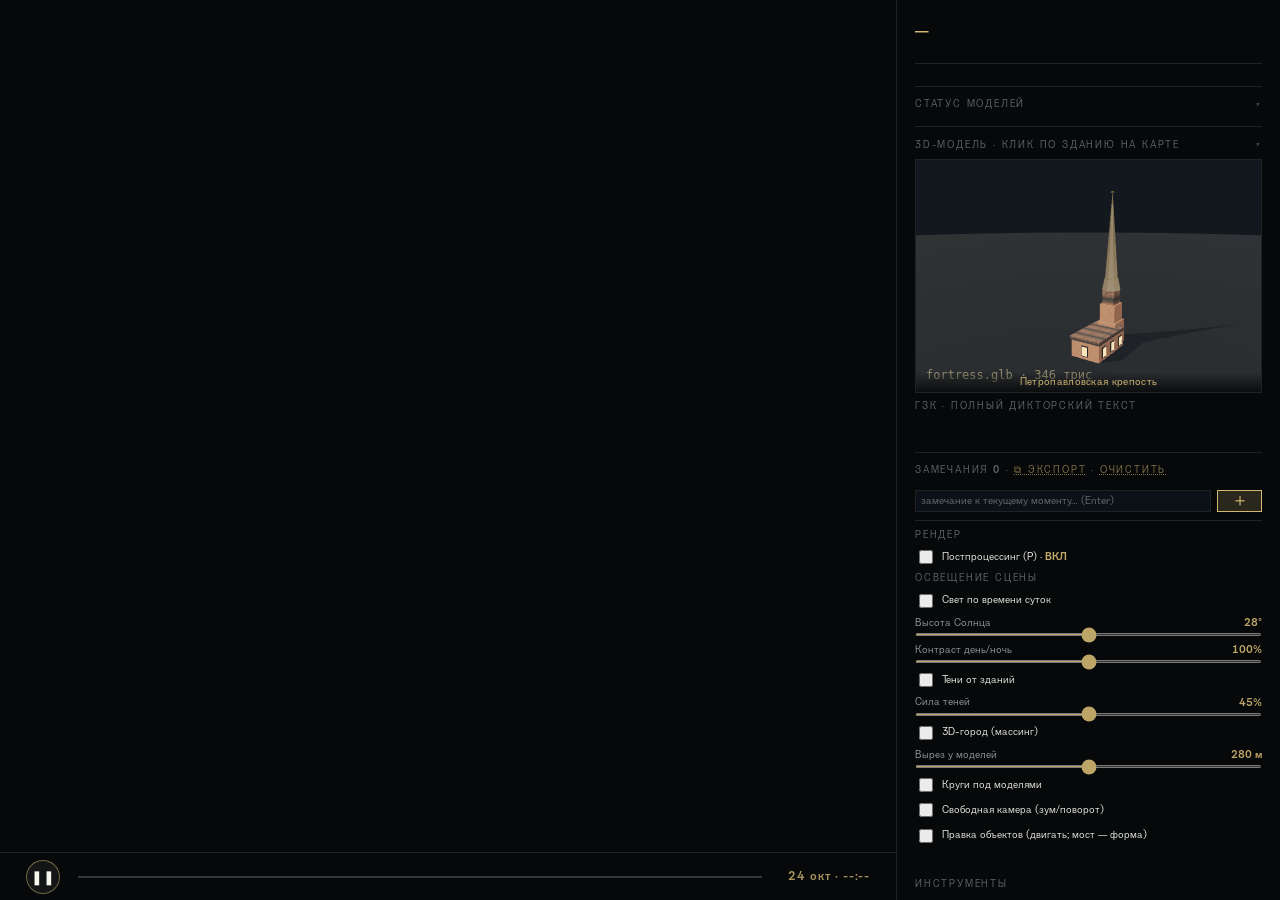
==== commit edfba7dd: "Техзона: ссылка на медиа-менеджер (assets/footage/preview.html) рядом с обводкой воды Co-Authored-By" ====
--- a/index.html
+++ b/index.html
@@ -91,71 +91,32 @@
         </div>
       </div>
 
-      <!-- ПАНЕЛЬ НАСТРОЕК — сворачиваемая, по вкладкам (Свет · Облака · Звук · Сцена) -->
-      <details class="tech-ctrls fold" id="tech-ctrls" open>
-        <summary class="tech-label">Настройки сцены</summary>
-        <div class="ctrl-tabs" id="ctrl-tabs">
-          <button type="button" class="ctrl-tab active" data-tab="light">Свет</button>
-          <button type="button" class="ctrl-tab" data-tab="clouds">Облака</button>
-          <button type="button" class="ctrl-tab" data-tab="sound">Звук</button>
-          <button type="button" class="ctrl-tab" data-tab="scene">Сцена</button>
-        </div>
-
-        <!-- ВКЛАДКА: СВЕТ -->
-        <div class="ctrl-panel active" data-panel="light">
-          <label class="ctrl-switch"><input type="checkbox" id="cx-post" autocomplete="off"><span>Постпроцессинг (P) · <b class="ctrl-val" id="cx-post-v">ВКЛ</b></span></label>
-          <label class="ctrl-switch"><input type="checkbox" id="cx-light" autocomplete="off"><span>Свет по времени суток</span></label>
-          <div class="ctrl-row"><label for="cx-sunh">Высота Солнца</label>
-            <b class="ctrl-val" id="cx-sunh-v">28°</b><input type="range" id="cx-sunh" min="8" max="70" step="1"></div>
-          <div class="ctrl-row"><label for="cx-contrast">Контраст день/ночь</label>
-            <b class="ctrl-val" id="cx-contrast-v">100%</b><input type="range" id="cx-contrast" min="0" max="100" step="1"></div>
-          <label class="ctrl-switch"><input type="checkbox" id="cx-shadow" autocomplete="off"><span>Тени от зданий</span></label>
-          <div class="ctrl-row"><label for="cx-shadowp">Сила теней</label>
-            <b class="ctrl-val" id="cx-shadowp-v">45%</b><input type="range" id="cx-shadowp" min="0" max="100" step="1"></div>
-        </div>
-
-        <!-- ВКЛАДКА: ОБЛАКА -->
-        <div class="ctrl-panel" data-panel="clouds">
-          <label class="ctrl-switch"><input type="checkbox" id="cx-clouds" autocomplete="off"><span>Облака над городом</span></label>
-          <div class="ctrl-row"><label for="cx-cloud-count">Количество (пасмурно →)</label>
-            <b class="ctrl-val" id="cx-cloud-count-v">6</b><input type="range" id="cx-cloud-count" min="0" max="54" step="1" autocomplete="off"></div>
-          <div class="ctrl-row"><label for="cx-cloud-op">Прозрачность (дальних)</label>
-            <b class="ctrl-val" id="cx-cloud-op-v">34%</b><input type="range" id="cx-cloud-op" min="0" max="100" step="1" autocomplete="off"></div>
-          <div class="ctrl-row"><label for="cx-cloud-fnear">Фейд: ближе → прозрачнее</label>
-            <b class="ctrl-val" id="cx-cloud-fnear-v">35 ед</b><input type="range" id="cx-cloud-fnear" min="0" max="160" step="5" autocomplete="off"></div>
-          <div class="ctrl-row"><label for="cx-cloud-ffar">Фейд: дальше → плотнее</label>
-            <b class="ctrl-val" id="cx-cloud-ffar-v">145 ед</b><input type="range" id="cx-cloud-ffar" min="40" max="320" step="5" autocomplete="off"></div>
-          <div class="ctrl-row"><label for="cx-cloud-h">Высота над городом</label>
-            <b class="ctrl-val" id="cx-cloud-h-v">27 ед</b><input type="range" id="cx-cloud-h" min="14" max="55" step="1" autocomplete="off"></div>
-          <div class="ctrl-row"><label>Цвет: день / ночь</label>
-            <input type="color" id="cx-cloud-day" title="цвет облаков днём" style="width:30px;height:22px;padding:0;border:1px solid #38424f;border-radius:5px;background:none;cursor:pointer">
-            <input type="color" id="cx-cloud-night" title="цвет облаков ночью" style="width:30px;height:22px;padding:0;border:1px solid #38424f;border-radius:5px;background:none;cursor:pointer"></div>
-        </div>
-
-        <!-- ВКЛАДКА: ЗВУК -->
-        <div class="ctrl-panel" data-panel="sound">
-          <label class="ctrl-switch"><input type="checkbox" id="cx-vo" autocomplete="off" checked><span>Озвучка ГЗК (диктор)</span></label>
-          <div class="ctrl-row"><label for="cx-vol">Общая громкость</label>
-            <b class="ctrl-val" id="cx-vol-v">85%</b><input type="range" id="cx-vol" min="0" max="100" step="1" autocomplete="off"></div>
-          <div class="ctrl-row"><label for="cx-bedvol">Громкость фона</label>
-            <b class="ctrl-val" id="cx-bedvol-v">100%</b><input type="range" id="cx-bedvol" min="0" max="100" step="1" autocomplete="off"></div>
-          <button type="button" class="ed-open" id="ed-open">✎ Редактор текста ГЗК →</button>
-        </div>
-
-        <!-- ВКЛАДКА: СЦЕНА -->
-        <div class="ctrl-panel" data-panel="scene">
-          <button type="button" class="ed-open" id="clean-btn">⛶ Полный экран — чистый кинокадр (F)</button>
-          <label class="ctrl-switch"><input type="checkbox" id="cx-city" autocomplete="off"><span>3D-город (массинг)</span></label>
-          <div class="ctrl-row"><label for="cx-citycut">Вырез у моделей</label>
-            <b class="ctrl-val" id="cx-citycut-v">280 м</b><input type="range" id="cx-citycut" min="0" max="400" step="10" autocomplete="off"></div>
-          <label class="ctrl-switch"><input type="checkbox" id="cx-pads" autocomplete="off"><span>Круги под моделями</span></label>
-          <label class="ctrl-switch"><input type="checkbox" id="cx-freecam"><span>Свободная камера (зум/поворот)</span></label>
-          <label class="ctrl-switch"><input type="checkbox" id="cx-edit"><span>Правка объектов (двигать; мост — форма)</span></label>
-          <div class="bt-readout" id="bt-readout"></div>
-          <a class="tech-tool" href="tools/water_trace.html" target="_blank" rel="noopener"
-             style="display:block;padding:7px 9px;margin-top:4px;border:1px solid #38424f;border-radius:7px;color:#9fd2ea;text-decoration:none;font-size:12px;background:#1a2230">🌊 Обводка воды по карте →</a>
-        </div>
-      </details>
+      <!-- ПАНЕЛЬ ОСВЕЩЕНИЯ — тумблеры и настройки эффекта день/ночь и теней -->
+      <div class="tech-ctrls" id="tech-ctrls">
+        <span class="tech-label">Рендер</span>
+        <label class="ctrl-switch"><input type="checkbox" id="cx-post" autocomplete="off"><span>Постпроцессинг (P) · <b class="ctrl-val" id="cx-post-v">ВКЛ</b></span></label>
+        <span class="tech-label">Освещение сцены</span>
+        <label class="ctrl-switch"><input type="checkbox" id="cx-light" autocomplete="off"><span>Свет по времени суток</span></label>
+        <div class="ctrl-row"><label for="cx-sunh">Высота Солнца</label>
+          <b class="ctrl-val" id="cx-sunh-v">28°</b><input type="range" id="cx-sunh" min="8" max="70" step="1"></div>
+        <div class="ctrl-row"><label for="cx-contrast">Контраст день/ночь</label>
+          <b class="ctrl-val" id="cx-contrast-v">100%</b><input type="range" id="cx-contrast" min="0" max="100" step="1"></div>
+        <label class="ctrl-switch"><input type="checkbox" id="cx-shadow" autocomplete="off"><span>Тени от зданий</span></label>
+        <div class="ctrl-row"><label for="cx-shadowp">Сила теней</label>
+          <b class="ctrl-val" id="cx-shadowp-v">45%</b><input type="range" id="cx-shadowp" min="0" max="100" step="1"></div>
+        <label class="ctrl-switch"><input type="checkbox" id="cx-city" autocomplete="off"><span>3D-город (массинг)</span></label>
+        <div class="ctrl-row"><label for="cx-citycut">Вырез у моделей</label>
+          <b class="ctrl-val" id="cx-citycut-v">280 м</b><input type="range" id="cx-citycut" min="0" max="400" step="10" autocomplete="off"></div>
+        <label class="ctrl-switch"><input type="checkbox" id="cx-pads" autocomplete="off"><span>Круги под моделями</span></label>
+        <label class="ctrl-switch"><input type="checkbox" id="cx-freecam"><span>Свободная камера (зум/поворот)</span></label>
+        <label class="ctrl-switch"><input type="checkbox" id="cx-edit"><span>Правка объектов (двигать; мост — форма)</span></label>
+        <div class="bt-readout" id="bt-readout"></div>
+        <span class="tech-label" style="margin-top:10px">Инструменты</span>
+        <a class="tech-tool" href="tools/water_trace.html" target="_blank" rel="noopener"
+           style="display:block;padding:7px 9px;margin-top:4px;border:1px solid #38424f;border-radius:7px;color:#9fd2ea;text-decoration:none;font-size:12px;background:#1a2230">🌊 Обводка воды по карте →</a>
+        <a class="tech-tool" href="assets/footage/preview.html" target="_blank" rel="noopener"
+           style="display:block;padding:7px 9px;margin-top:4px;border:1px solid #4a3a52;border-radius:7px;color:#c9a0d8;text-decoration:none;font-size:12px;background:#221a2c">🎬 Медиа-врезки · менеджер →</a>
+      </div>
     </aside>
 
     <!-- таймлайн событий — нижняя полоса под рабочим экраном -->
@@ -168,33 +129,6 @@
       <div class="clock" id="clock"><b>24 окт · --:--</b></div>
     </footer>
   </main>
-
-  <!-- кнопка выхода из чистого режима (видна только в body.clean) -->
-  <button type="button" id="clean-exit" aria-label="выйти из полного экрана">✕ выйти (Esc)</button>
-
-  <!-- РЕДАКТОР СЦЕНАРИЯ (модальное окно, раскрывается из тех-панели). Сейчас — текст ГЗК + генерация
-       озвучки; задел под будущий редактор событий/положений/движений камеры (вкладки ed-tabs). -->
-  <div class="editor-overlay" id="gzk-editor" hidden>
-    <div class="editor-win">
-      <div class="editor-head">
-        <span class="editor-title">Редактор сценария · <b>текст ГЗК</b></span>
-        <button type="button" class="editor-x" id="ed-close" aria-label="закрыть">✕</button>
-      </div>
-      <div class="editor-body">
-        <div class="ed-toprow">
-          <label>Кадр <select id="ed-scene"></select></label>
-          <span class="ed-meta" id="ed-meta"></span>
-        </div>
-        <textarea id="ed-text" spellcheck="false" placeholder="Полный дикторский текст кадра (поле voFull)…"></textarea>
-        <div class="ed-actions">
-          <button type="button" class="ed-btn" id="ed-save">💾 Сохранить текст</button>
-          <span class="ed-rate">темп <input type="number" id="ed-rate" value="178" min="120" max="240" step="2"> сл/мин</span>
-          <button type="button" class="ed-btn ed-btn-go" id="ed-gen">🔊 Сгенерировать озвучку</button>
-        </div>
-        <div class="ed-status" id="ed-status">Правка пишется в <b>data/scenario.js</b> (поле voFull). Генерация — локально (нужен мак: say + ffmpeg).</div>
-      </div>
-    </div>
-  </div>
 
   <script src="./data/locations.js"></script>
   <script src="./data/streets.js"></script>
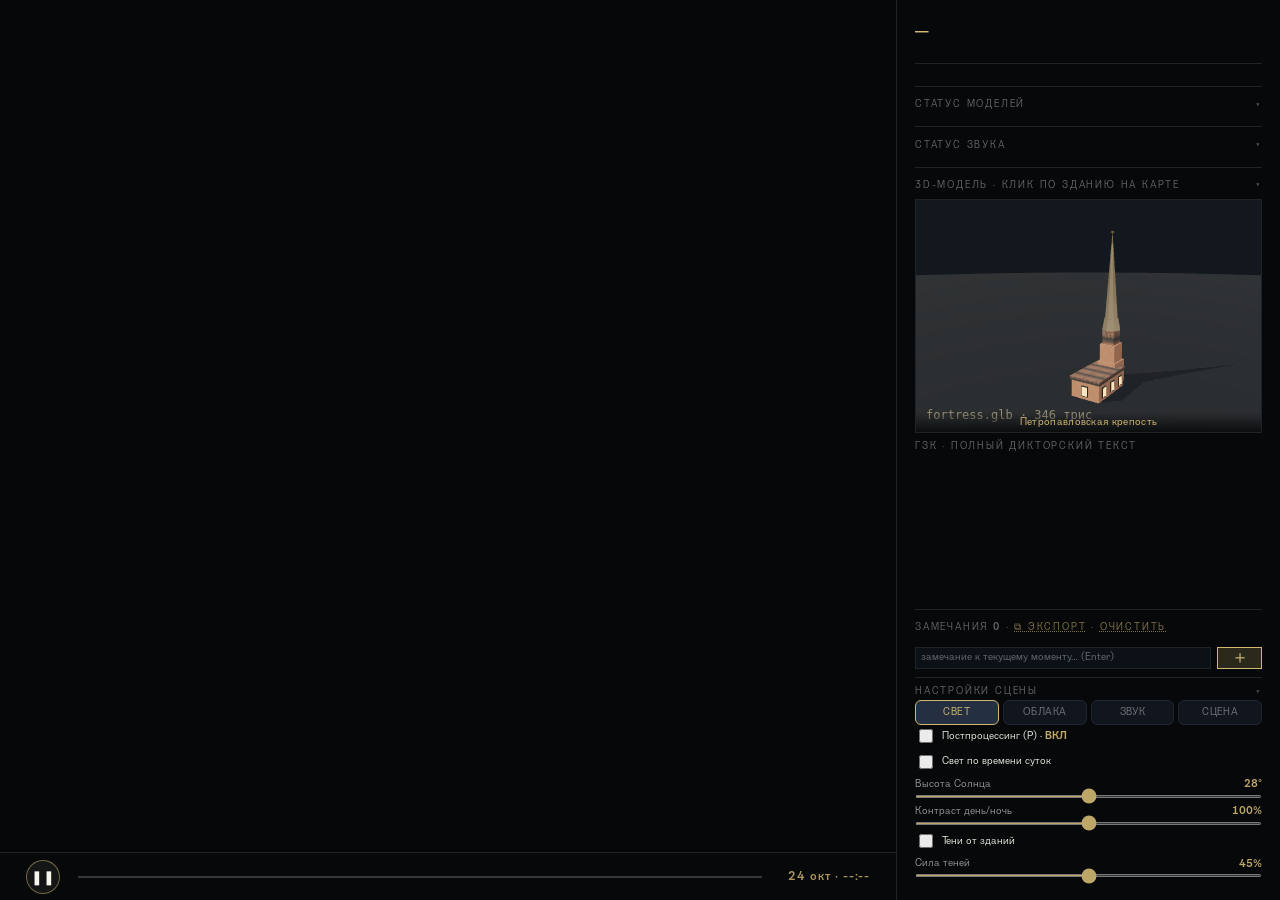
==== commit 91a9925b: "Звук-фикс/статус + авто-сворачивание панелей + холостой выстрел «Авроры» - Пауза: cancelScheduledVal" ====
--- a/index.html
+++ b/index.html
@@ -65,6 +65,11 @@
         <div class="ls-list" id="ls-list"></div>
       </details>
 
+      <details class="tech-load fold" id="tech-audio" open>
+        <summary class="tech-label" id="as-label">статус звука</summary>
+        <div class="ls-list" id="as-list"></div>
+      </details>
+
       <!-- 3D-ВЬЮЕР ОБЪЕКТА: по клику на здание на карте оно крутится здесь под светом.
            Сам вьюер — _qa.html (зона сессии моделей), принимает ?key=<ключ из data/models.js>. -->
       <details class="tech-viewer fold" id="tech-viewer" open>
@@ -91,32 +96,71 @@
         </div>
       </div>
 
-      <!-- ПАНЕЛЬ ОСВЕЩЕНИЯ — тумблеры и настройки эффекта день/ночь и теней -->
-      <div class="tech-ctrls" id="tech-ctrls">
-        <span class="tech-label">Рендер</span>
-        <label class="ctrl-switch"><input type="checkbox" id="cx-post" autocomplete="off"><span>Постпроцессинг (P) · <b class="ctrl-val" id="cx-post-v">ВКЛ</b></span></label>
-        <span class="tech-label">Освещение сцены</span>
-        <label class="ctrl-switch"><input type="checkbox" id="cx-light" autocomplete="off"><span>Свет по времени суток</span></label>
-        <div class="ctrl-row"><label for="cx-sunh">Высота Солнца</label>
-          <b class="ctrl-val" id="cx-sunh-v">28°</b><input type="range" id="cx-sunh" min="8" max="70" step="1"></div>
-        <div class="ctrl-row"><label for="cx-contrast">Контраст день/ночь</label>
-          <b class="ctrl-val" id="cx-contrast-v">100%</b><input type="range" id="cx-contrast" min="0" max="100" step="1"></div>
-        <label class="ctrl-switch"><input type="checkbox" id="cx-shadow" autocomplete="off"><span>Тени от зданий</span></label>
-        <div class="ctrl-row"><label for="cx-shadowp">Сила теней</label>
-          <b class="ctrl-val" id="cx-shadowp-v">45%</b><input type="range" id="cx-shadowp" min="0" max="100" step="1"></div>
-        <label class="ctrl-switch"><input type="checkbox" id="cx-city" autocomplete="off"><span>3D-город (массинг)</span></label>
-        <div class="ctrl-row"><label for="cx-citycut">Вырез у моделей</label>
-          <b class="ctrl-val" id="cx-citycut-v">280 м</b><input type="range" id="cx-citycut" min="0" max="400" step="10" autocomplete="off"></div>
-        <label class="ctrl-switch"><input type="checkbox" id="cx-pads" autocomplete="off"><span>Круги под моделями</span></label>
-        <label class="ctrl-switch"><input type="checkbox" id="cx-freecam"><span>Свободная камера (зум/поворот)</span></label>
-        <label class="ctrl-switch"><input type="checkbox" id="cx-edit"><span>Правка объектов (двигать; мост — форма)</span></label>
-        <div class="bt-readout" id="bt-readout"></div>
-        <span class="tech-label" style="margin-top:10px">Инструменты</span>
-        <a class="tech-tool" href="tools/water_trace.html" target="_blank" rel="noopener"
-           style="display:block;padding:7px 9px;margin-top:4px;border:1px solid #38424f;border-radius:7px;color:#9fd2ea;text-decoration:none;font-size:12px;background:#1a2230">🌊 Обводка воды по карте →</a>
-        <a class="tech-tool" href="assets/footage/preview.html" target="_blank" rel="noopener"
-           style="display:block;padding:7px 9px;margin-top:4px;border:1px solid #4a3a52;border-radius:7px;color:#c9a0d8;text-decoration:none;font-size:12px;background:#221a2c">🎬 Медиа-врезки · менеджер →</a>
-      </div>
+      <!-- ПАНЕЛЬ НАСТРОЕК — сворачиваемая, по вкладкам (Свет · Облака · Звук · Сцена) -->
+      <details class="tech-ctrls fold" id="tech-ctrls" open>
+        <summary class="tech-label">Настройки сцены</summary>
+        <div class="ctrl-tabs" id="ctrl-tabs">
+          <button type="button" class="ctrl-tab active" data-tab="light">Свет</button>
+          <button type="button" class="ctrl-tab" data-tab="clouds">Облака</button>
+          <button type="button" class="ctrl-tab" data-tab="sound">Звук</button>
+          <button type="button" class="ctrl-tab" data-tab="scene">Сцена</button>
+        </div>
+
+        <!-- ВКЛАДКА: СВЕТ -->
+        <div class="ctrl-panel active" data-panel="light">
+          <label class="ctrl-switch"><input type="checkbox" id="cx-post" autocomplete="off"><span>Постпроцессинг (P) · <b class="ctrl-val" id="cx-post-v">ВКЛ</b></span></label>
+          <label class="ctrl-switch"><input type="checkbox" id="cx-light" autocomplete="off"><span>Свет по времени суток</span></label>
+          <div class="ctrl-row"><label for="cx-sunh">Высота Солнца</label>
+            <b class="ctrl-val" id="cx-sunh-v">28°</b><input type="range" id="cx-sunh" min="8" max="70" step="1"></div>
+          <div class="ctrl-row"><label for="cx-contrast">Контраст день/ночь</label>
+            <b class="ctrl-val" id="cx-contrast-v">100%</b><input type="range" id="cx-contrast" min="0" max="100" step="1"></div>
+          <label class="ctrl-switch"><input type="checkbox" id="cx-shadow" autocomplete="off"><span>Тени от зданий</span></label>
+          <div class="ctrl-row"><label for="cx-shadowp">Сила теней</label>
+            <b class="ctrl-val" id="cx-shadowp-v">45%</b><input type="range" id="cx-shadowp" min="0" max="100" step="1"></div>
+        </div>
+
+        <!-- ВКЛАДКА: ОБЛАКА -->
+        <div class="ctrl-panel" data-panel="clouds">
+          <label class="ctrl-switch"><input type="checkbox" id="cx-clouds" autocomplete="off"><span>Облака над городом</span></label>
+          <div class="ctrl-row"><label for="cx-cloud-count">Количество (пасмурно →)</label>
+            <b class="ctrl-val" id="cx-cloud-count-v">6</b><input type="range" id="cx-cloud-count" min="0" max="54" step="1" autocomplete="off"></div>
+          <div class="ctrl-row"><label for="cx-cloud-op">Прозрачность (дальних)</label>
+            <b class="ctrl-val" id="cx-cloud-op-v">34%</b><input type="range" id="cx-cloud-op" min="0" max="100" step="1" autocomplete="off"></div>
+          <div class="ctrl-row"><label for="cx-cloud-fnear">Фейд: ближе → прозрачнее</label>
+            <b class="ctrl-val" id="cx-cloud-fnear-v">35 ед</b><input type="range" id="cx-cloud-fnear" min="0" max="160" step="5" autocomplete="off"></div>
+          <div class="ctrl-row"><label for="cx-cloud-ffar">Фейд: дальше → плотнее</label>
+            <b class="ctrl-val" id="cx-cloud-ffar-v">145 ед</b><input type="range" id="cx-cloud-ffar" min="40" max="320" step="5" autocomplete="off"></div>
+          <div class="ctrl-row"><label for="cx-cloud-h">Высота над городом</label>
+            <b class="ctrl-val" id="cx-cloud-h-v">27 ед</b><input type="range" id="cx-cloud-h" min="14" max="55" step="1" autocomplete="off"></div>
+          <div class="ctrl-row"><label>Цвет: день / ночь</label>
+            <input type="color" id="cx-cloud-day" title="цвет облаков днём" style="width:30px;height:22px;padding:0;border:1px solid #38424f;border-radius:5px;background:none;cursor:pointer">
+            <input type="color" id="cx-cloud-night" title="цвет облаков ночью" style="width:30px;height:22px;padding:0;border:1px solid #38424f;border-radius:5px;background:none;cursor:pointer"></div>
+        </div>
+
+        <!-- ВКЛАДКА: ЗВУК -->
+        <div class="ctrl-panel" data-panel="sound">
+          <label class="ctrl-switch"><input type="checkbox" id="cx-vo" autocomplete="off" checked><span>Озвучка ГЗК (диктор)</span></label>
+          <div class="ctrl-row"><label for="cx-vol">Общая громкость</label>
+            <b class="ctrl-val" id="cx-vol-v">85%</b><input type="range" id="cx-vol" min="0" max="100" step="1" autocomplete="off"></div>
+          <div class="ctrl-row"><label for="cx-bedvol">Громкость фона</label>
+            <b class="ctrl-val" id="cx-bedvol-v">100%</b><input type="range" id="cx-bedvol" min="0" max="100" step="1" autocomplete="off"></div>
+          <button type="button" class="ed-open" id="ed-open">✎ Редактор текста ГЗК →</button>
+        </div>
+
+        <!-- ВКЛАДКА: СЦЕНА -->
+        <div class="ctrl-panel" data-panel="scene">
+          <button type="button" class="ed-open" id="clean-btn">⛶ Полный экран — чистый кинокадр (F)</button>
+          <label class="ctrl-switch"><input type="checkbox" id="cx-city" autocomplete="off"><span>3D-город (массинг)</span></label>
+          <div class="ctrl-row"><label for="cx-citycut">Вырез у моделей</label>
+            <b class="ctrl-val" id="cx-citycut-v">280 м</b><input type="range" id="cx-citycut" min="0" max="400" step="10" autocomplete="off"></div>
+          <label class="ctrl-switch"><input type="checkbox" id="cx-pads" autocomplete="off"><span>Круги под моделями</span></label>
+          <label class="ctrl-switch"><input type="checkbox" id="cx-freecam"><span>Свободная камера (зум/поворот)</span></label>
+          <label class="ctrl-switch"><input type="checkbox" id="cx-edit"><span>Правка объектов (двигать; мост — форма)</span></label>
+          <div class="bt-readout" id="bt-readout"></div>
+          <a class="tech-tool" href="tools/water_trace.html" target="_blank" rel="noopener"
+             style="display:block;padding:7px 9px;margin-top:4px;border:1px solid #38424f;border-radius:7px;color:#9fd2ea;text-decoration:none;font-size:12px;background:#1a2230">🌊 Обводка воды по карте →</a>
+        </div>
+      </details>
     </aside>
 
     <!-- таймлайн событий — нижняя полоса под рабочим экраном -->
@@ -129,6 +173,33 @@
       <div class="clock" id="clock"><b>24 окт · --:--</b></div>
     </footer>
   </main>
+
+  <!-- кнопка выхода из чистого режима (видна только в body.clean) -->
+  <button type="button" id="clean-exit" aria-label="выйти из полного экрана">✕ выйти (Esc)</button>
+
+  <!-- РЕДАКТОР СЦЕНАРИЯ (модальное окно, раскрывается из тех-панели). Сейчас — текст ГЗК + генерация
+       озвучки; задел под будущий редактор событий/положений/движений камеры (вкладки ed-tabs). -->
+  <div class="editor-overlay" id="gzk-editor" hidden>
+    <div class="editor-win">
+      <div class="editor-head">
+        <span class="editor-title">Редактор сценария · <b>текст ГЗК</b></span>
+        <button type="button" class="editor-x" id="ed-close" aria-label="закрыть">✕</button>
+      </div>
+      <div class="editor-body">
+        <div class="ed-toprow">
+          <label>Кадр <select id="ed-scene"></select></label>
+          <span class="ed-meta" id="ed-meta"></span>
+        </div>
+        <textarea id="ed-text" spellcheck="false" placeholder="Полный дикторский текст кадра (поле voFull)…"></textarea>
+        <div class="ed-actions">
+          <button type="button" class="ed-btn" id="ed-save">💾 Сохранить текст</button>
+          <span class="ed-rate">темп <input type="number" id="ed-rate" value="178" min="120" max="240" step="2"> сл/мин</span>
+          <button type="button" class="ed-btn ed-btn-go" id="ed-gen">🔊 Сгенерировать озвучку</button>
+        </div>
+        <div class="ed-status" id="ed-status">Правка пишется в <b>data/scenario.js</b> (поле voFull). Генерация — локально (нужен мак: say + ffmpeg).</div>
+      </div>
+    </div>
+  </div>
 
   <script src="./data/locations.js"></script>
   <script src="./data/streets.js"></script>
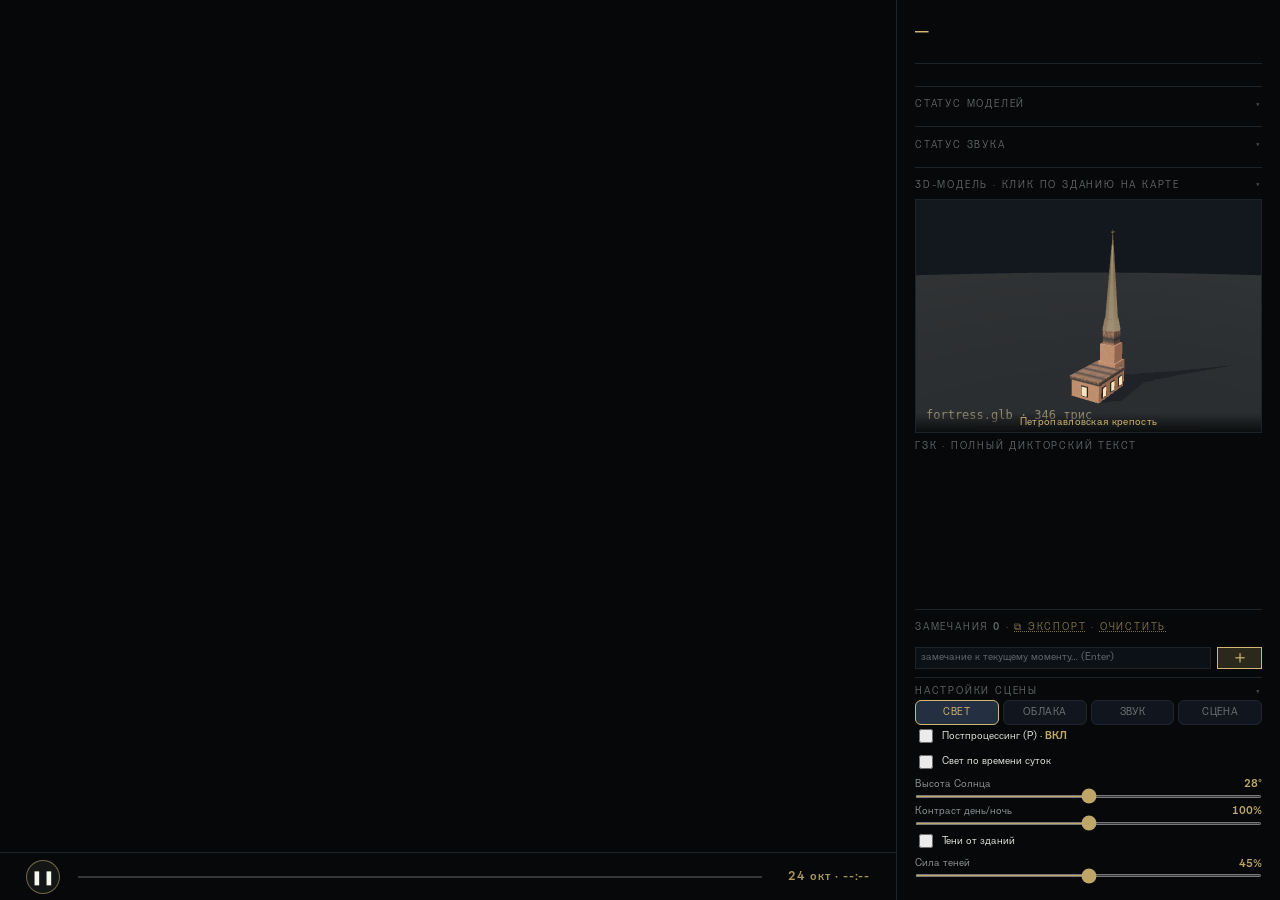
==== commit 93dbc246: "Merge remote-tracking branch 'origin/main' into work # Conflicts: #	index.html" ====
--- a/index.html
+++ b/index.html
@@ -159,6 +159,8 @@
           <div class="bt-readout" id="bt-readout"></div>
           <a class="tech-tool" href="tools/water_trace.html" target="_blank" rel="noopener"
              style="display:block;padding:7px 9px;margin-top:4px;border:1px solid #38424f;border-radius:7px;color:#9fd2ea;text-decoration:none;font-size:12px;background:#1a2230">🌊 Обводка воды по карте →</a>
+          <a class="tech-tool" href="assets/footage/preview.html" target="_blank" rel="noopener"
+             style="display:block;padding:7px 9px;margin-top:4px;border:1px solid #4a3a52;border-radius:7px;color:#c9a0d8;text-decoration:none;font-size:12px;background:#221a2c">🎬 Медиа-врезки · менеджер →</a>
         </div>
       </details>
     </aside>
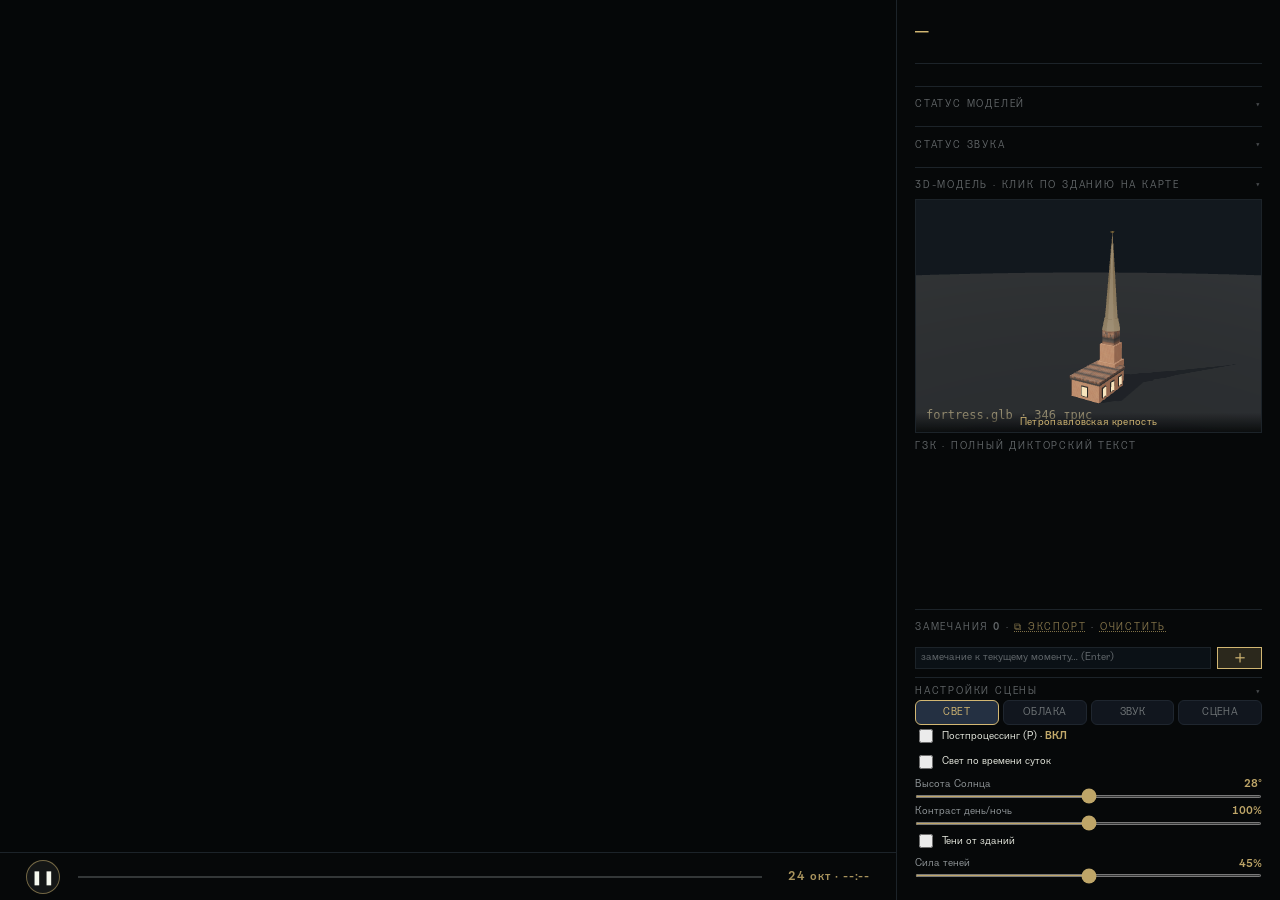
==== commit d540a149: "Активация видео-врезок (footage-fx) в сцене + демо на двух кадрах Подключён контроллер FootageFX (as" ====
--- a/index.html
+++ b/index.html
@@ -16,6 +16,9 @@
 
       <!-- полноэкранная вспышка спецэффектов (вести, выстрел) — драйвится scene.js -->
       <div class="fx-flash" id="fx-flash" aria-hidden="true"></div>
+
+      <!-- слой видео-врезок (DOM поверх канваса: уголок/лайтбокс/фон-петля) — FootageFX -->
+      <div class="fx-overlay" id="fx-overlay" aria-hidden="true"></div>
 
       <header class="brand" aria-hidden="true">
         <div class="kicker">МТК №24 · музей В.И. Ленина</div>
@@ -208,6 +211,7 @@
   <script src="./data/scenario.js"></script>
   <script src="./data/models.js"></script>
   <script src="./data/geo_register.js"></script>
+  <script src="./assets/footage/footage.js"></script><!-- каталог видео-врезок + пресеты тона (до scene.js) -->
   <script type="importmap">
   {
     "imports": {
--- a/styles.css
+++ b/styles.css
@@ -60,6 +60,9 @@
   position: absolute; inset: 0; z-index: 1;
   width: 100%; height: 100%; display: block; touch-action: none;
 }
+
+/* слой видео-врезок (DOM поверх канваса) — FootageFX вкладывает .ff-corner/.ff-lightbox/.ff-bg */
+.fx-overlay { position: absolute; inset: 0; pointer-events: none; }
 
 /* полноэкранная вспышка спецэффектов (scene.js гонит opacity 0..1) */
 .fx-flash {
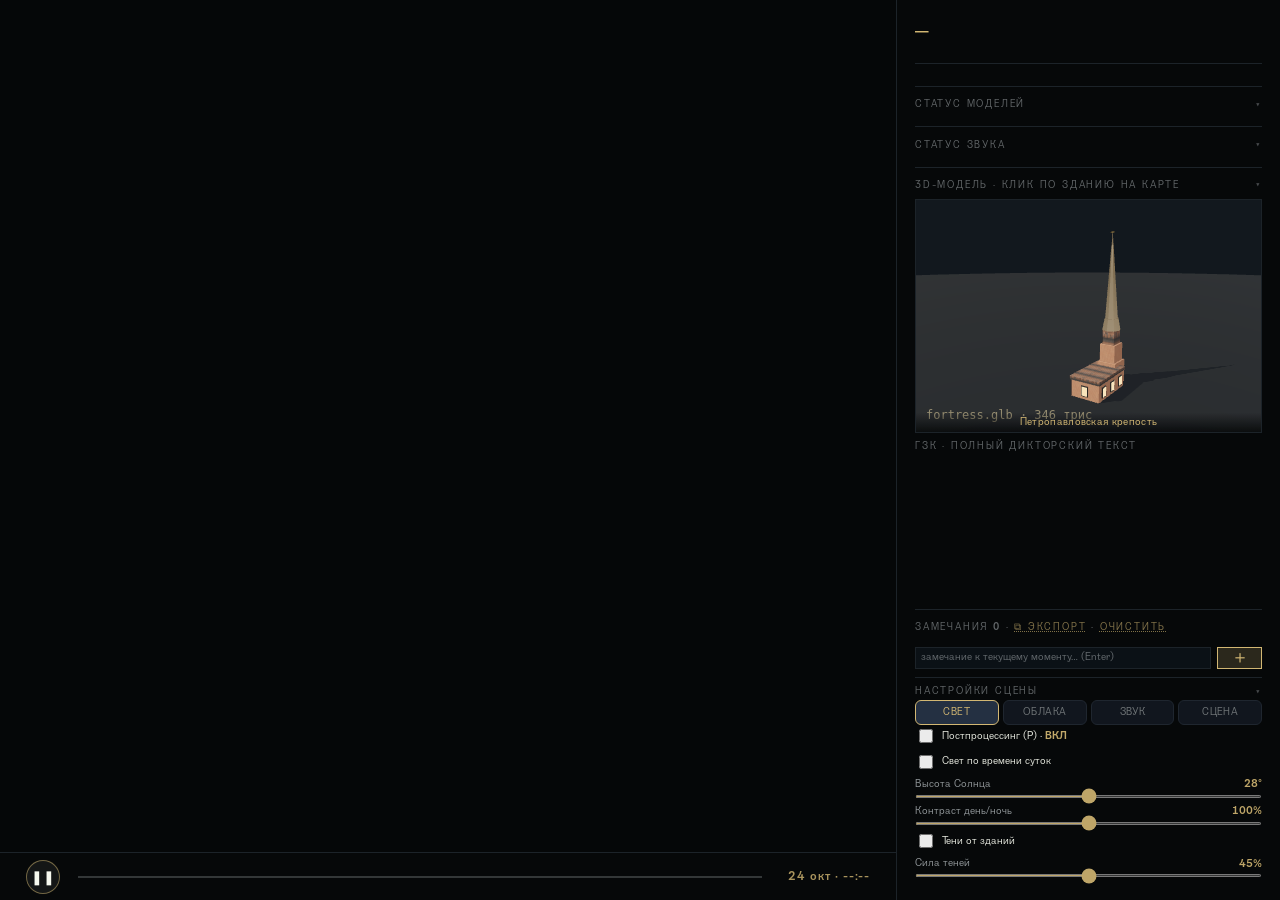
==== commit 64c3aa90: "Тех-панель «Сцена»: ссылка на разметчик (tools/authoring.html) 🗺 Разметчик точек/маршрутов/улиц — ря" ====
--- a/index.html
+++ b/index.html
@@ -160,6 +160,8 @@
           <label class="ctrl-switch"><input type="checkbox" id="cx-freecam"><span>Свободная камера (зум/поворот)</span></label>
           <label class="ctrl-switch"><input type="checkbox" id="cx-edit"><span>Правка объектов (двигать; мост — форма)</span></label>
           <div class="bt-readout" id="bt-readout"></div>
+          <a class="tech-tool" href="tools/authoring.html" target="_blank" rel="noopener"
+             style="display:block;padding:7px 9px;margin-top:4px;border:1px solid #4a4327;border-radius:7px;color:#d2b773;text-decoration:none;font-size:12px;background:#221f14">🗺 Разметчик: точки · маршруты · улицы →</a>
           <a class="tech-tool" href="tools/water_trace.html" target="_blank" rel="noopener"
              style="display:block;padding:7px 9px;margin-top:4px;border:1px solid #38424f;border-radius:7px;color:#9fd2ea;text-decoration:none;font-size:12px;background:#1a2230">🌊 Обводка воды по карте →</a>
           <a class="tech-tool" href="assets/footage/preview.html" target="_blank" rel="noopener"
